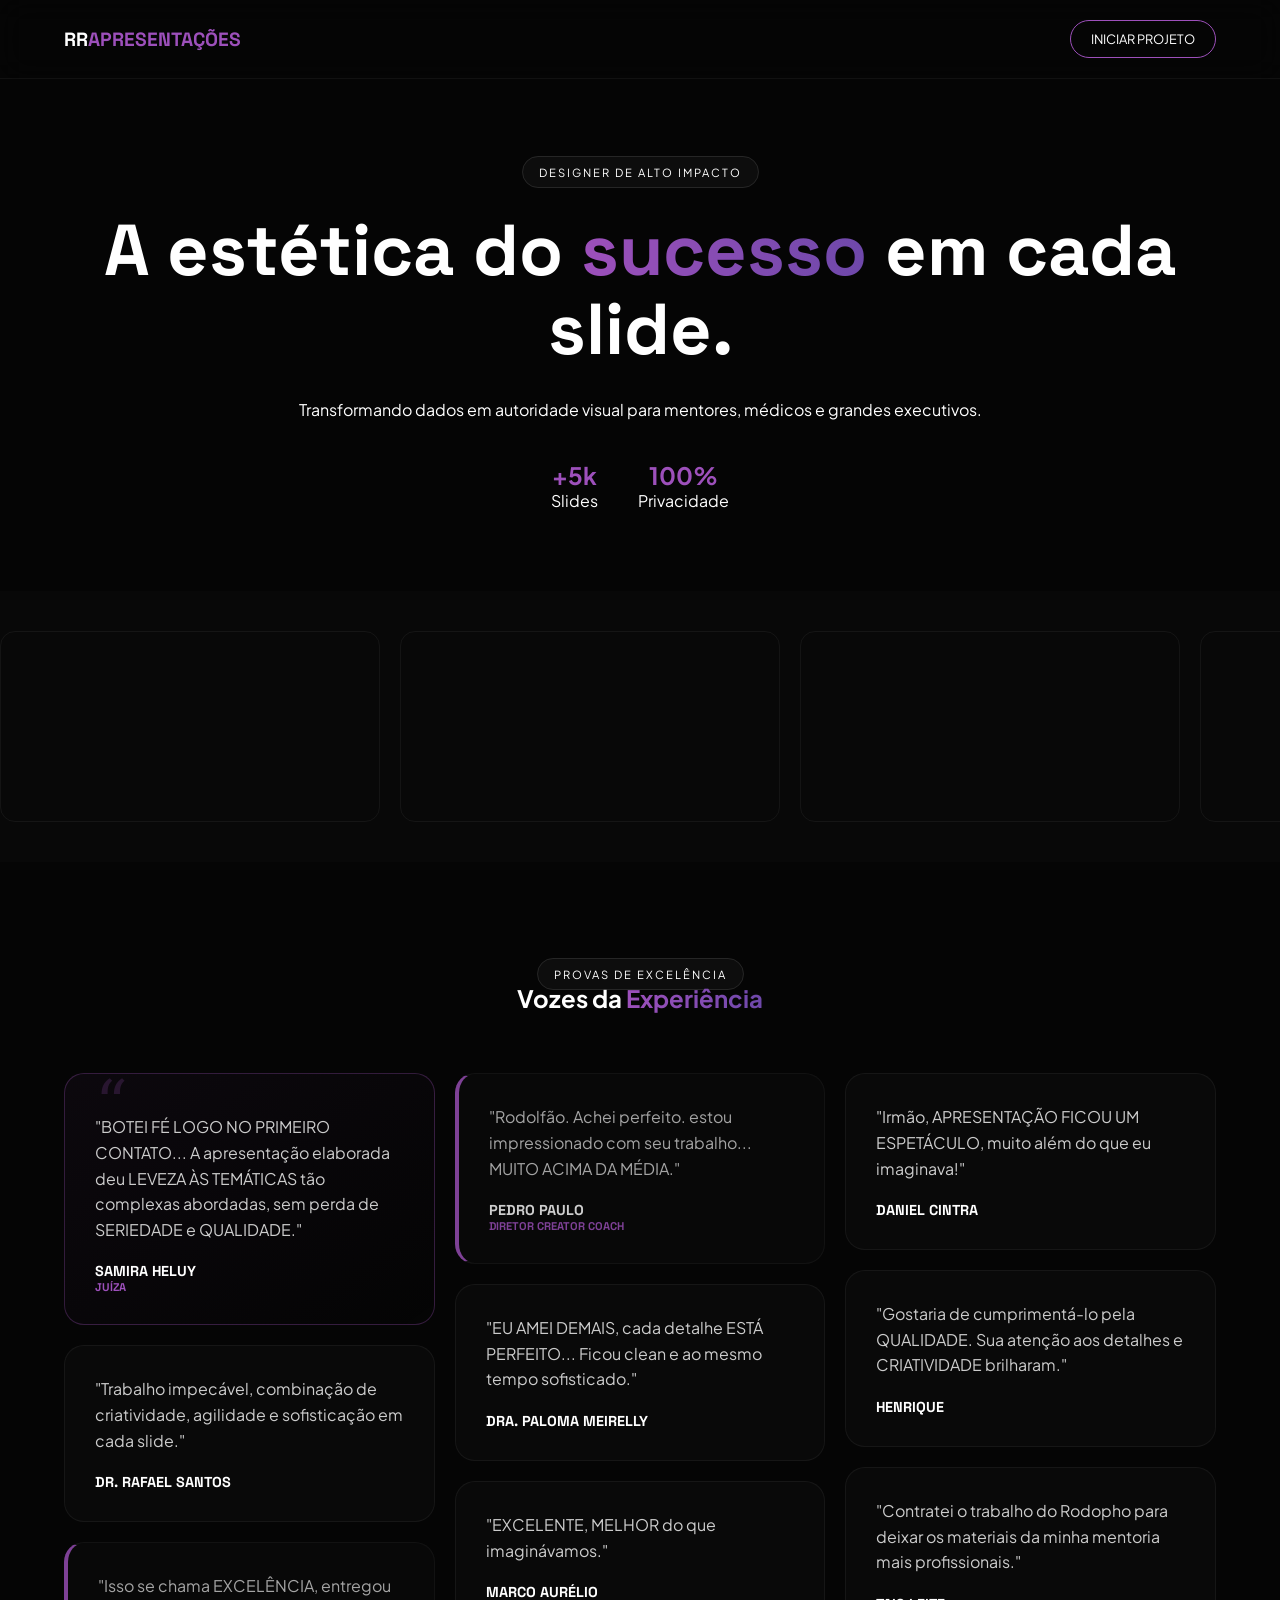
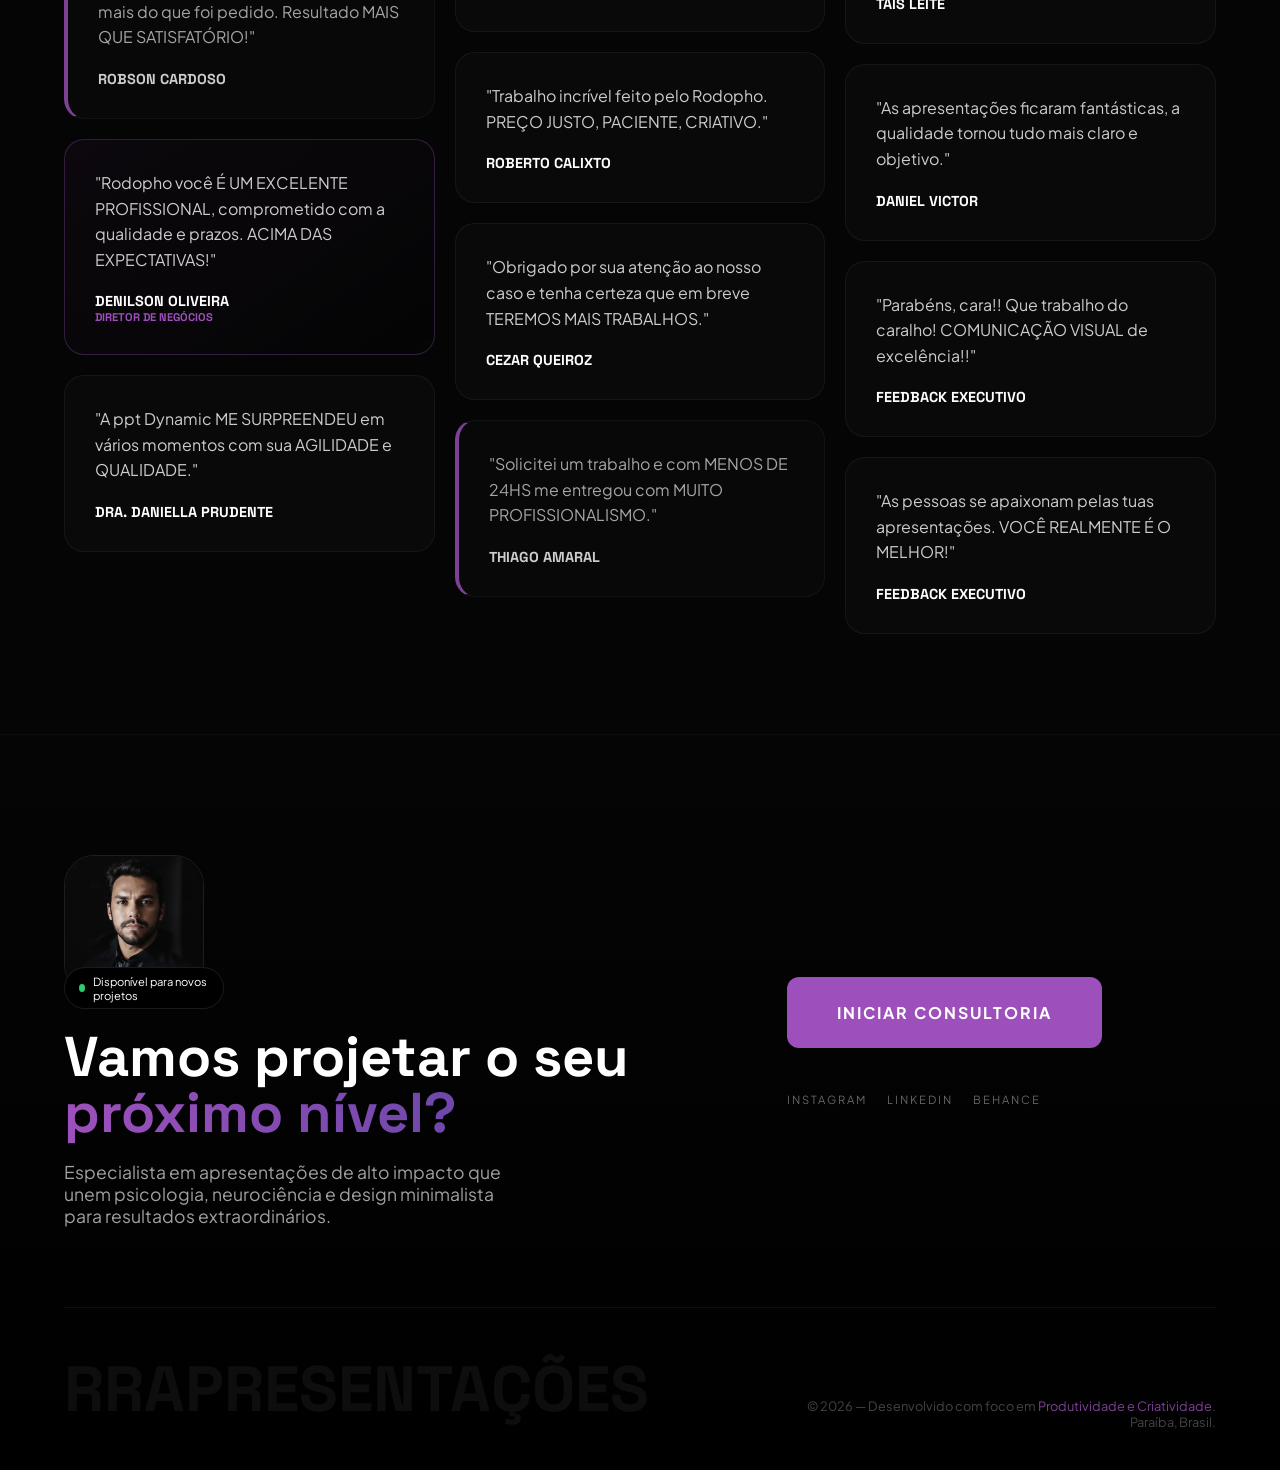
==== index.html @ 65e5c55a "feat: add initial project files including HTML, CSS, JS, and video assets - Created index.html with " ====
<!DOCTYPE html>
<html lang="pt-br">
<head>
    <meta charset="UTF-8">
    <meta name="viewport" content="width=device-width, initial-scale=1.0">
    <title>Rodopho Rubens | RRapresentações</title>
    <link rel="stylesheet" href="css/style.css">
    <link href="https://fonts.googleapis.com/css2?family=Plus+Jakarta+Sans:wght@300;400;700&family=Space+Grotesk:wght@500;700&display=swap" rel="stylesheet">
</head>
<body>

    <div class="cursor-glow"></div>

    <nav class="navbar">
        <div class="logo">RR<span>APRESENTAÇÕES</span></div>
        <a href="https://wa.me/5583999655922" class="nav-cta" target="_blank">INICIAR PROJETO</a>
    </nav>

    <header class="hero-minimal">
        <div class="container">
            <span class="badge">DESIGNER DE ALTO IMPACTO</span>
            <h1>A estética do <span class="text-gradient">sucesso</span> em cada slide.</h1>
            <p>Transformando dados em autoridade visual para mentores, médicos e grandes executivos.</p>
            <div class="hero-stats">
                <div class="stat-item"><strong>+5k</strong><span>Slides</span></div>
                <div class="stat-item"><strong>100%</strong><span>Privacidade</span></div>
            </div>
        </div>
    </header>

    <section class="marquee-section">
        <div class="marquee-wrapper">
            <div class="video-track">
                <div class="video-grid">
                    <div class="video-card"><video autoplay muted loop playsinline><source src="assets/vid/project1.mp4" type="video/mp4"></video></div>
                    <div class="video-card"><video autoplay muted loop playsinline><source src="assets/vid/project2.mp4" type="video/mp4"></video></div>
                    <div class="video-card"><video autoplay muted loop playsinline><source src="assets/vid/project3.mp4" type="video/mp4"></video></div>
                    <div class="video-card"><video autoplay muted loop playsinline><source src="assets/vid/project4.mp4" type="video/mp4"></video></div>
                    <div class="video-card"><video autoplay muted loop playsinline><source src="assets/vid/project5.mp4" type="video/mp4"></video></div>
                    <div class="video-card"><video autoplay muted loop playsinline><source src="assets/vid/project6.mp4" type="video/mp4"></video></div>
                    <div class="video-card"><video autoplay muted loop playsinline><source src="assets/vid/project7.mp4" type="video/mp4"></video></div>
                    <div class="video-card"><video autoplay muted loop playsinline><source src="assets/vid/project8.mp4" type="video/mp4"></video></div>
                    <div class="video-card"><video autoplay muted loop playsinline><source src="assets/vid/project9.mp4" type="video/mp4"></video></div>
                </div>
                <!-- Clone para Loop -->
                <div class="video-grid">
                    <div class="video-card"><video autoplay muted loop playsinline><source src="assets/vid/project1.mp4" type="video/mp4"></video></div>
                    <div class="video-card"><video autoplay muted loop playsinline><source src="assets/vid/project2.mp4" type="video/mp4"></video></div>
                    <div class="video-card"><video autoplay muted loop playsinline><source src="assets/vid/project3.mp4" type="video/mp4"></video></div>
                </div>
            </div>
        </div>
    </section>

    <section class="testimonials-advanced">
        <div class="container">
            <div class="section-header">
                <span class="badge">PROVAS DE EXCELÊNCIA</span>
                <h2 class="title-l">Vozes da <span class="text-gradient">Experiência</span></h2>
            </div>

            <div class="testimonial-masonry">
                <div class="t-card premium">
                    <div class="quote-icon">“</div>
                    <p>"BOTEI FÉ LOGO NO PRIMEIRO CONTATO... A apresentação elaborada deu LEVEZA ÀS TEMÁTICAS tão complexas abordadas, sem perda de SERIEDADE e QUALIDADE."</p>
                    <h4>Samira Heluy <small>Juíza</small></h4>
                </div>

                <div class="t-card">
                    <p>"Trabalho impecável, combinação de criatividade, agilidade e sofisticação em cada slide."</p>
                    <h4>Dr. Rafael Santos</h4>
                </div>

                <div class="t-card highlight">
                    <p>"Isso se chama EXCELÊNCIA, entregou mais do que foi pedido. Resultado MAIS QUE SATISFATÓRIO!"</p>
                    <h4>Robson Cardoso</h4>
                </div>

                <div class="t-card premium">
                    <p>"Rodopho você É UM EXCELENTE PROFISSIONAL, comprometido com a qualidade e prazos. ACIMA DAS EXPECTATIVAS!"</p>
                    <h4>Denilson Oliveira <small>Diretor de Negócios</small></h4>
                </div>

                <div class="t-card">
                    <p>"A ppt Dynamic ME SURPREENDEU em vários momentos com sua AGILIDADE e QUALIDADE."</p>
                    <h4>Dra. Daniella Prudente</h4>
                </div>

                <div class="t-card highlight">
                    <p>"Rodolfão. Achei perfeito. estou impressionado com seu trabalho... MUITO ACIMA DA MÉDIA."</p>
                    <h4>Pedro Paulo <small>Diretor Creator Coach</small></h4>
                </div>

                <div class="t-card">
                    <p>"EU AMEI DEMAIS, cada detalhe ESTÁ PERFEITO... Ficou clean e ao mesmo tempo sofisticado."</p>
                    <h4>Dra. Paloma Meirelly</h4>
                </div>

                <div class="t-card">
                    <p>"EXCELENTE, MELHOR do que imaginávamos."</p>
                    <h4>Marco Aurélio</h4>
                </div>

                <div class="t-card">
                    <p>"Trabalho incrível feito pelo Rodopho. PREÇO JUSTO, PACIENTE, CRIATIVO."</p>
                    <h4>Roberto Calixto</h4>
                </div>

                <div class="t-card">
                    <p>"Obrigado por sua atenção ao nosso caso e tenha certeza que em breve TEREMOS MAIS TRABALHOS."</p>
                    <h4>Cezar Queiroz</h4>
                </div>

                <div class="t-card highlight">
                    <p>"Solicitei um trabalho e com MENOS DE 24HS me entregou com MUITO PROFISSIONALISMO."</p>
                    <h4>Thiago Amaral</h4>
                </div>

                <div class="t-card">
                    <p>"Irmão, APRESENTAÇÃO FICOU UM ESPETÁCULO, muito além do que eu imaginava!"</p>
                    <h4>Daniel Cintra</h4>
                </div>

                <div class="t-card">
                    <p>"Gostaria de cumprimentá-lo pela QUALIDADE. Sua atenção aos detalhes e CRIATIVIDADE brilharam."</p>
                    <h4>Henrique</h4>
                </div>

                <div class="t-card">
                    <p>"Contratei o trabalho do Rodopho para deixar os materiais da minha mentoria mais profissionais."</p>
                    <h4>Tais Leite</h4>
                </div>

                <div class="t-card">
                    <p>"As apresentações ficaram fantásticas, a qualidade tornou tudo mais claro e objetivo."</p>
                    <h4>Daniel Victor</h4>
                </div>

                <div class="t-card">
                    <p>"Parabéns, cara!! Que trabalho do caralho! COMUNICAÇÃO VISUAL de excelência!!"</p>
                    <h4>Feedback Executivo</h4>
                </div>

                <div class="t-card">
                    <p>"As pessoas se apaixonam pelas tuas apresentações. VOCÊ REALMENTE É O MELHOR!"</p>
                    <h4>Feedback Executivo</h4>
                </div>
            </div>
        </div>
    </section>

<footer class="footer-impact">
    <div class="container">
        <div class="footer-grid">
            <!-- Coluna de Bio/Perfil -->
            <div class="footer-bio">
                <div class="profile-wrapper">
                    <img src="assets/img/rodophorubens.jpg" alt="Rodopho Rubens" class="profile-img">
                    <div class="online-indicator">
                        <span class="blink"></span> Disponível para novos projetos
                    </div>
                </div>
                <h2 class="footer-title">Vamos projetar o seu <span class="text-gradient">próximo nível?</span></h2>
                <p class="footer-description">
                    Especialista em apresentações de alto impacto que unem psicologia, neurociência e design minimalista para resultados extraordinários.
                </p>
            </div>

            <!-- Coluna de Ação -->
            <div class="footer-actions">
                <a href="https://wa.me/5583999655922" class="btn-glitch" target="_blank">
                    <span class="btn-content">INICIAR CONSULTORIA</span>
                    <span class="btn-shimmer"></span>
                </a>
                <div class="social-links">
                    <a href="#" class="social-item">INSTAGRAM</a>
                    <a href="#" class="social-item">LINKEDIN</a>
                    <a href="#" class="social-item">BEHANCE</a>
                </div>
            </div>
        </div>

        <div class="footer-bottom">
            <div class="logo-faded">RR<span>APRESENTAÇÕES</span></div>
            <div class="legal">
                <p>© 2026 — Desenvolvido com foco em <span class="highlight">Produtividade e Criatividade</span>.</p>
                <p>Paraíba, Brasil.</p>
            </div>
        </div>
    </div>
</footer>

    <script src="js/script.js"></script>
</body>
</html>
---- css/style.css ----
:root {
    --bg: #050505;
    --accent: #9d50bb;
    --glass: rgba(255, 255, 255, 0.03);
    --text-dim: #a0a0a0;
}

/* Reset e Scrollbar */
* { margin: 0; padding: 0; box-sizing: border-box; }
body { background: var(--bg); color: #fff; font-family: 'Plus Jakarta Sans', sans-serif; overflow-x: hidden; }

::-webkit-scrollbar { width: 8px; }
::-webkit-scrollbar-track { background: var(--bg); }
::-webkit-scrollbar-thumb { background: var(--accent); border-radius: 10px; border: 2px solid var(--bg); }

.container { max-width: 1200px; margin: 0 auto; padding: 0 24px; }

/* Navbar */
.navbar { 
    display: flex; justify-content: space-between; align-items: center;
    padding: 20px 5%; position: fixed; width: 100%; top: 0; z-index: 1000; 
    backdrop-filter: blur(15px); border-bottom: 1px solid rgba(255,255,255,0.05);
}
.logo { font-family: 'Space Grotesk', sans-serif; font-weight: 700; font-size: 1.2rem; }
.logo span { color: var(--accent); }
.nav-cta { color: #fff; text-decoration: none; border: 1px solid var(--accent); padding: 10px 20px; border-radius: 50px; font-size: 0.8rem; transition: 0.3s; }

/* Hero */
.hero-minimal { padding: 160px 0 80px; text-align: center; }
.badge { background: var(--glass); border: 1px solid rgba(255,255,255,0.1); padding: 8px 16px; border-radius: 100px; font-size: 0.7rem; letter-spacing: 2px; }
h1 { font-family: 'Space Grotesk', sans-serif; font-size: clamp(2.5rem, 8vw, 4.5rem); margin: 30px 0; line-height: 1.1; }
.text-gradient { background: linear-gradient(90deg, #9d50bb, #6e48aa); -webkit-background-clip: text; -webkit-text-fill-color: transparent; }
.hero-stats { display: flex; justify-content: center; gap: 40px; margin-top: 40px; }
.stat-item strong { display: block; font-size: 1.5rem; color: var(--accent); }

/* Video Marquee */
.marquee-section { padding: 40px 0; background: #080808; }
.marquee-wrapper { overflow: hidden; }
.video-track { display: flex; width: max-content; animation: scroll 40s linear infinite; }
.video-grid { display: flex; gap: 20px; padding-right: 20px; }
.video-card { width: 380px; border-radius: 15px; overflow: hidden; border: 1px solid rgba(255,255,255,0.05); }
.video-card video { width: 100%; display: block; }
@keyframes scroll { 0% { transform: translateX(0); } 100% { transform: translateX(-50%); } }

/* Masonry Testimonials */
.testimonials-advanced { padding: 100px 0; }
.section-header { text-align: center; margin-bottom: 60px; }
.testimonial-masonry {
    column-count: 3;
    column-gap: 20px;
}

.t-card {
    break-inside: avoid;
    margin-bottom: 20px;
    background: rgba(255,255,255,0.02);
    border: 1px solid rgba(255,255,255,0.05);
    padding: 30px;
    border-radius: 20px;
    transition: 0.4s;
}
.t-card:hover { transform: translateY(-5px); border-color: var(--accent); background: rgba(157, 80, 187, 0.05); }

.t-card.premium { border-color: rgba(157, 80, 187, 0.3); background: linear-gradient(145deg, rgba(157, 80, 187, 0.05), transparent); }
.t-card.highlight { border-left: 4px solid var(--accent); }

.quote-icon { font-family: 'serif'; font-size: 4rem; color: var(--accent); opacity: 0.2; line-height: 0; margin-bottom: 10px; }
.t-card p { font-size: 1rem; color: #ccc; margin-bottom: 20px; line-height: 1.6; }
.t-card h4 { font-family: 'Space Grotesk', sans-serif; font-size: 0.9rem; color: #fff; text-transform: uppercase; }
.t-card h4 small { display: block; color: var(--accent); font-size: 0.7rem; }

/* Footer Moderno e Impactante */
.footer-impact {
    padding: 120px 0 40px;
    background: linear-gradient(to bottom, #050505, #000);
    border-top: 1px solid rgba(255, 255, 255, 0.05);
    position: relative;
    overflow: hidden;
}

.footer-grid {
    display: grid;
    grid-template-columns: 1.5fr 1fr;
    gap: 80px;
    align-items: center;
    margin-bottom: 80px;
}

/* Foto e Indicador Online */
.profile-wrapper {
    position: relative;
    width: fit-content;
    margin-bottom: 30px;
}

.profile-img {
    width: 140px;
    height: 140px;
    border-radius: 30px; /* Estilo mais moderno que o círculo perfeito */
    object-fit: cover;
    filter: grayscale(40%);
    transition: 0.5s;
    border: 1px solid rgba(255, 255, 255, 0.1);
}

.profile-wrapper:hover .profile-img {
    filter: grayscale(0%);
    transform: scale(1.05) rotate(-2deg);
    border-color: var(--accent);
}

.online-indicator {
    position: absolute;
    bottom: -10px;
    right: -20px;
    background: #000;
    border: 1px solid rgba(255,255,255,0.1);
    padding: 6px 14px;
    border-radius: 50px;
    font-size: 0.7rem;
    display: flex;
    align-items: center;
    gap: 8px;
    color: #fff;
}

.blink {
    width: 8px;
    height: 8px;
    background: #2ecc71;
    border-radius: 50%;
    animation: pulse 1.5s infinite;
}

@keyframes pulse {
    0% { box-shadow: 0 0 0 0 rgba(46, 204, 113, 0.7); }
    70% { box-shadow: 0 0 0 10px rgba(46, 204, 113, 0); }
    100% { box-shadow: 0 0 0 0 rgba(46, 204, 113, 0); }
}

/* Tipografia */
.footer-title {
    font-family: 'Space Grotesk', sans-serif;
    font-size: 3.5rem;
    line-height: 1;
    margin-bottom: 20px;
}

.footer-description {
    color: var(--text-dim);
    max-width: 450px;
    font-size: 1.1rem;
}

/* Botão Estilo Glitch/Futurista */
.btn-glitch {
    position: relative;
    display: inline-block;
    padding: 25px 50px;
    background: var(--accent);
    color: #fff;
    text-decoration: none;
    font-weight: 700;
    letter-spacing: 2px;
    border-radius: 12px;
    overflow: hidden;
    transition: 0.3s;
}

.btn-glitch:hover {
    transform: translateY(-5px);
    box-shadow: 0 20px 40px rgba(157, 80, 187, 0.3);
}

.btn-shimmer {
    position: absolute;
    top: 0; left: -100%;
    width: 100%; height: 100%;
    background: linear-gradient(90deg, transparent, rgba(255,255,255,0.2), transparent);
    animation: shimmer 3s infinite;
}

@keyframes shimmer {
    100% { left: 100%; }
}

/* Footer Bottom */
.footer-bottom {
    display: flex;
    justify-content: space-between;
    align-items: flex-end;
    padding-top: 40px;
    border-top: 1px solid rgba(255, 255, 255, 0.05);
}

.logo-faded {
    font-family: 'Space Grotesk', sans-serif;
    font-size: 4rem;
    font-weight: 700;
    opacity: 0.05; /* Efeito de marca d'água no fundo */
    user-select: none;
}

.social-links {
    margin-top: 40px;
    display: flex;
    gap: 20px;
}

.social-item {
    color: #666;
    text-decoration: none;
    font-size: 0.7rem;
    letter-spacing: 2px;
    transition: 0.3s;
}

.social-item:hover { color: var(--accent); }

.legal { text-align: right; font-size: 0.8rem; color: #444; }
.highlight { color: var(--accent); opacity: 0.8; }

/* Responsivo */
@media (max-width: 900px) {
    .footer-grid { grid-template-columns: 1fr; text-align: center; gap: 40px; }
    .footer-bio, .footer-description { margin: 0 auto; }
    .profile-wrapper { margin: 0 auto 30px; }
    .footer-bottom { flex-direction: column; align-items: center; gap: 20px; text-align: center; }
}

/* Mobile */
@media (max-width: 900px) { .testimonial-masonry { column-count: 2; } }
@media (max-width: 600px) { .testimonial-masonry { column-count: 1; } }
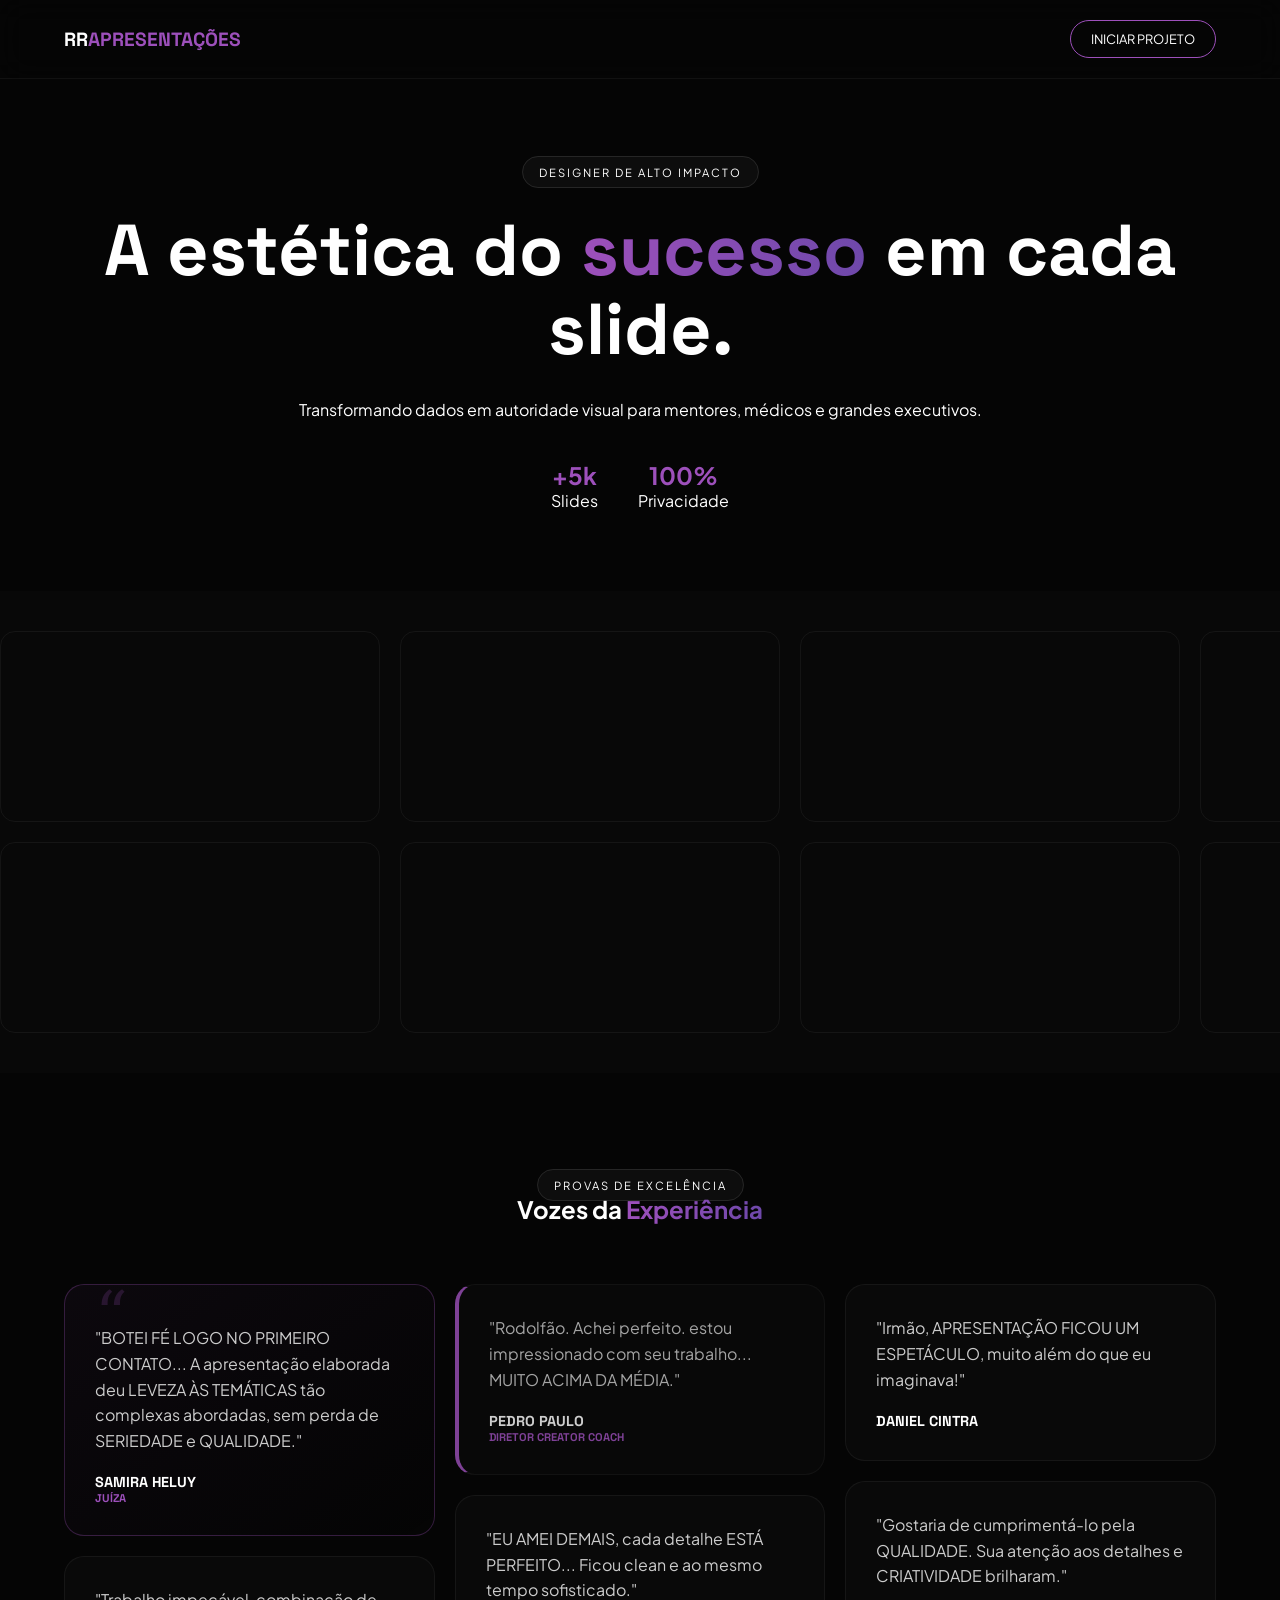
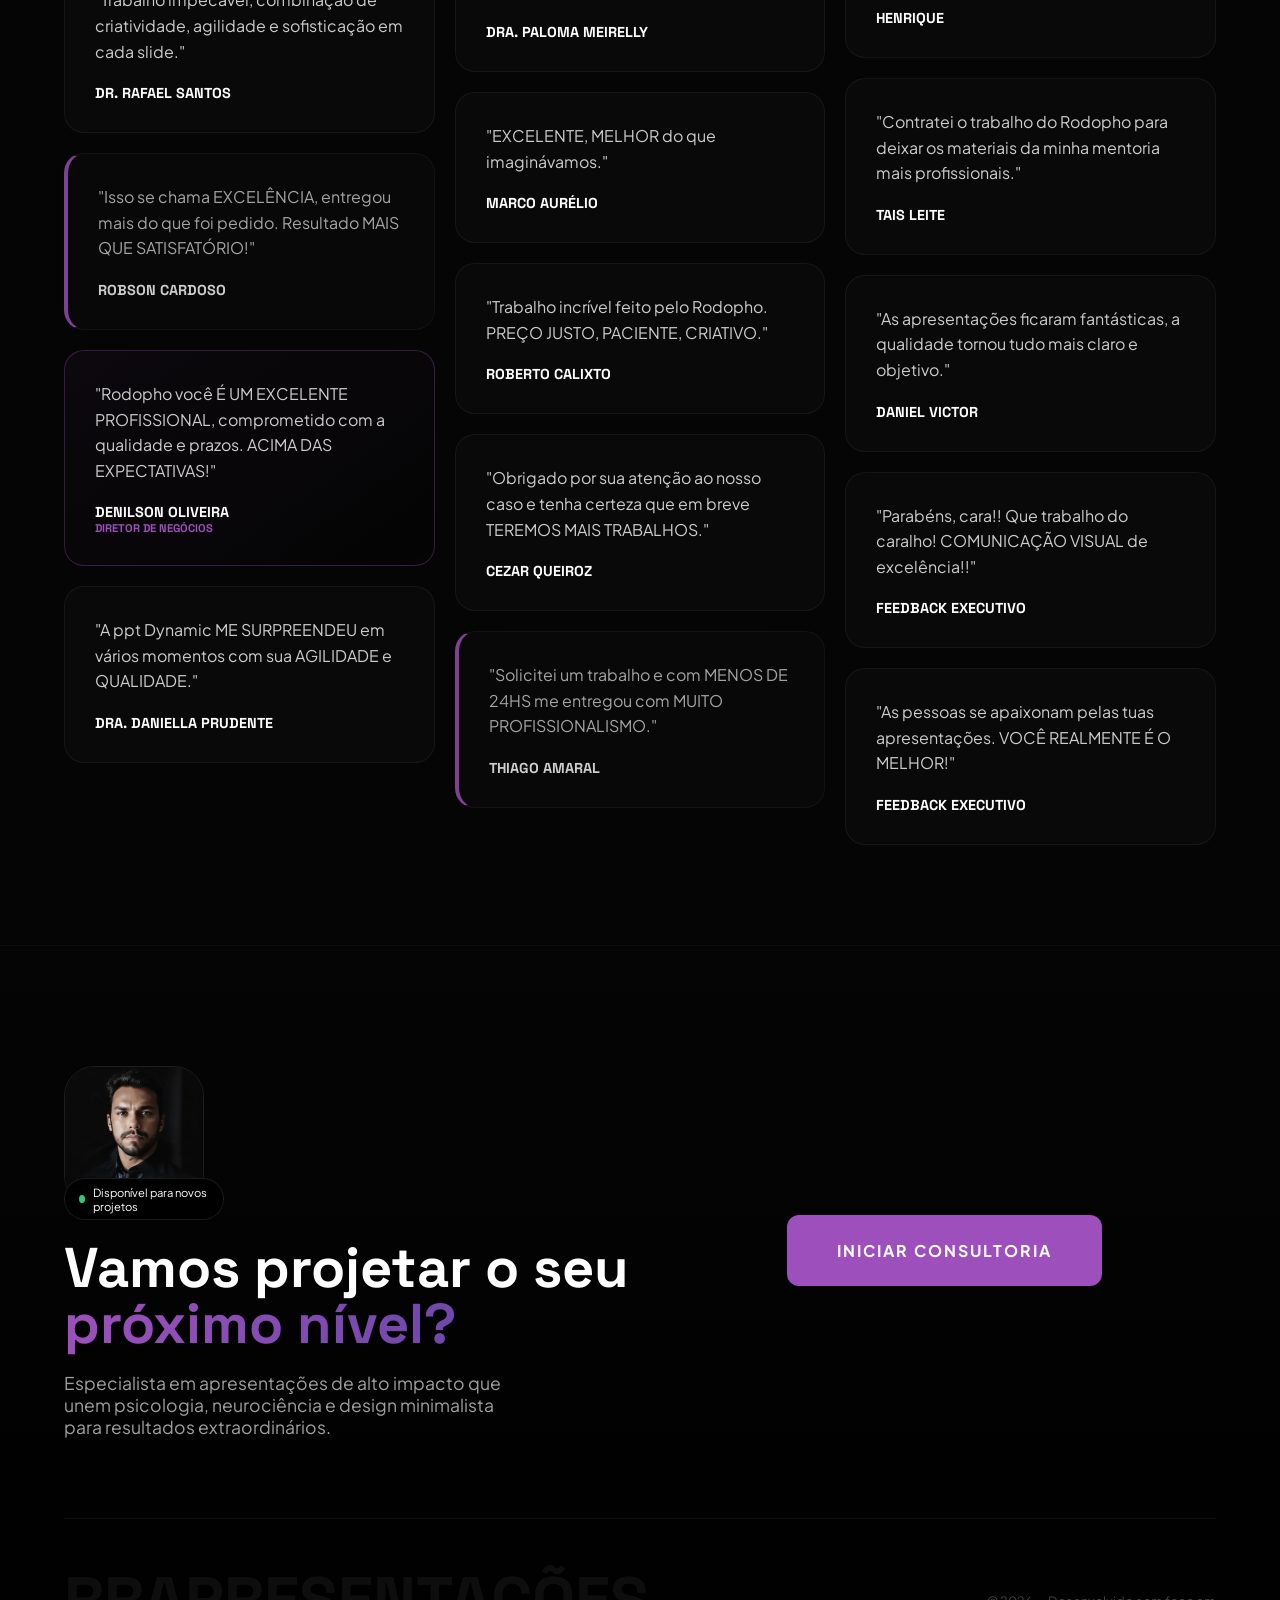
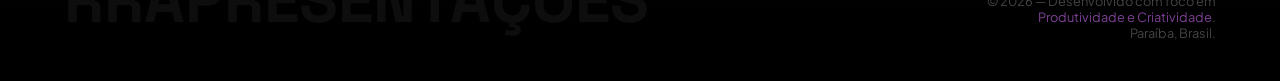
==== commit 95ef6fd0: "feat: add multiple video assets and enhance video track functionality with dynamic loading" ====
--- a/index.html
+++ b/index.html
@@ -3,13 +3,11 @@
 <head>
     <meta charset="UTF-8">
     <meta name="viewport" content="width=device-width, initial-scale=1.0">
-    <title>Rodopho Rubens | RRapresentações</title>
+    <title>RRapresentações</title>
     <link rel="stylesheet" href="css/style.css">
     <link href="https://fonts.googleapis.com/css2?family=Plus+Jakarta+Sans:wght@300;400;700&family=Space+Grotesk:wght@500;700&display=swap" rel="stylesheet">
 </head>
 <body>
-
-    <div class="cursor-glow"></div>
 
     <nav class="navbar">
         <div class="logo">RR<span>APRESENTAÇÕES</span></div>
@@ -30,23 +28,39 @@
 
     <section class="marquee-section">
         <div class="marquee-wrapper">
-            <div class="video-track">
-                <div class="video-grid">
+            <!-- Trilho 1: Direção Normal -->
+            <div class="video-track track-1">
+                <div class="video-grid">
+                    <!-- Use vídeos ímpares aqui (1, 3, 5, 7, 9, 11, 13, 15) -->
                     <div class="video-card"><video autoplay muted loop playsinline><source src="assets/vid/project1.mp4" type="video/mp4"></video></div>
-                    <div class="video-card"><video autoplay muted loop playsinline><source src="assets/vid/project2.mp4" type="video/mp4"></video></div>
                     <div class="video-card"><video autoplay muted loop playsinline><source src="assets/vid/project3.mp4" type="video/mp4"></video></div>
-                    <div class="video-card"><video autoplay muted loop playsinline><source src="assets/vid/project4.mp4" type="video/mp4"></video></div>
                     <div class="video-card"><video autoplay muted loop playsinline><source src="assets/vid/project5.mp4" type="video/mp4"></video></div>
-                    <div class="video-card"><video autoplay muted loop playsinline><source src="assets/vid/project6.mp4" type="video/mp4"></video></div>
                     <div class="video-card"><video autoplay muted loop playsinline><source src="assets/vid/project7.mp4" type="video/mp4"></video></div>
-                    <div class="video-card"><video autoplay muted loop playsinline><source src="assets/vid/project8.mp4" type="video/mp4"></video></div>
                     <div class="video-card"><video autoplay muted loop playsinline><source src="assets/vid/project9.mp4" type="video/mp4"></video></div>
                 </div>
                 <!-- Clone para Loop -->
                 <div class="video-grid">
                     <div class="video-card"><video autoplay muted loop playsinline><source src="assets/vid/project1.mp4" type="video/mp4"></video></div>
-                    <div class="video-card"><video autoplay muted loop playsinline><source src="assets/vid/project2.mp4" type="video/mp4"></video></div>
                     <div class="video-card"><video autoplay muted loop playsinline><source src="assets/vid/project3.mp4" type="video/mp4"></video></div>
+                    <div class="video-card"><video autoplay muted loop playsinline><source src="assets/vid/project5.mp4" type="video/mp4"></video></div>
+                </div>
+            </div>
+
+            <!-- Trilho 2: Direção Inversa (Destaque Central) -->
+            <div class="video-track track-reverse">
+                <div class="video-grid">
+                    <!-- Use vídeos dezenas aqui (10, 20, 30, 40, 50, 55) -->
+                    <div class="video-card"><video autoplay muted loop playsinline><source src="assets/vid/project10.mp4" type="video/mp4"></video></div>
+                    <div class="video-card"><video autoplay muted loop playsinline><source src="assets/vid/project20.mp4" type="video/mp4"></video></div>
+                    <div class="video-card"><video autoplay muted loop playsinline><source src="assets/vid/project30.mp4" type="video/mp4"></video></div>
+                    <div class="video-card"><video autoplay muted loop playsinline><source src="assets/vid/project40.mp4" type="video/mp4"></video></div>
+                    <div class="video-card"><video autoplay muted loop playsinline><source src="assets/vid/project50.mp4" type="video/mp4"></video></div>
+                </div>
+                <!-- Clone para Loop -->
+                <div class="video-grid">
+                    <div class="video-card"><video autoplay muted loop playsinline><source src="assets/vid/project10.mp4" type="video/mp4"></video></div>
+                    <div class="video-card"><video autoplay muted loop playsinline><source src="assets/vid/project20.mp4" type="video/mp4"></video></div>
+                    <div class="video-card"><video autoplay muted loop playsinline><source src="assets/vid/project30.mp4" type="video/mp4"></video></div>
                 </div>
             </div>
         </div>
@@ -172,18 +186,13 @@
                     <span class="btn-content">INICIAR CONSULTORIA</span>
                     <span class="btn-shimmer"></span>
                 </a>
-                <div class="social-links">
-                    <a href="#" class="social-item">INSTAGRAM</a>
-                    <a href="#" class="social-item">LINKEDIN</a>
-                    <a href="#" class="social-item">BEHANCE</a>
-                </div>
             </div>
         </div>
 
         <div class="footer-bottom">
             <div class="logo-faded">RR<span>APRESENTAÇÕES</span></div>
             <div class="legal">
-                <p>© 2026 — Desenvolvido com foco em <span class="highlight">Produtividade e Criatividade</span>.</p>
+                <p>© 2026 — Desenvolvido com foco em <br><span class="highlight">Produtividade e Criatividade</span>.</p>
                 <p>Paraíba, Brasil.</p>
             </div>
         </div>
--- a/css/style.css
+++ b/css/style.css
@@ -220,6 +220,30 @@
 .legal { text-align: right; font-size: 0.8rem; color: #444; }
 .highlight { color: var(--accent); opacity: 0.8; }
 
+/* Trilho em direção oposta */
+.track-reverse {
+    animation: scroll-reverse 50s linear infinite !important;
+    margin-top: 20px;
+}
+
+@keyframes scroll-reverse {
+    0% { transform: translateX(-50%); }
+    100% { transform: translateX(0); }
+}
+
+/* Otimização de performance para muitos vídeos */
+.video-card video {
+    width: 100%;
+    display: block;
+    filter: brightness(0.8); /* Foco no minimalismo */
+    transition: 0.5s;
+}
+
+.video-card:hover video {
+    filter: brightness(1.1);
+    transform: scale(1.02);
+}
+
 /* Responsivo */
 @media (max-width: 900px) {
     .footer-grid { grid-template-columns: 1fr; text-align: center; gap: 40px; }
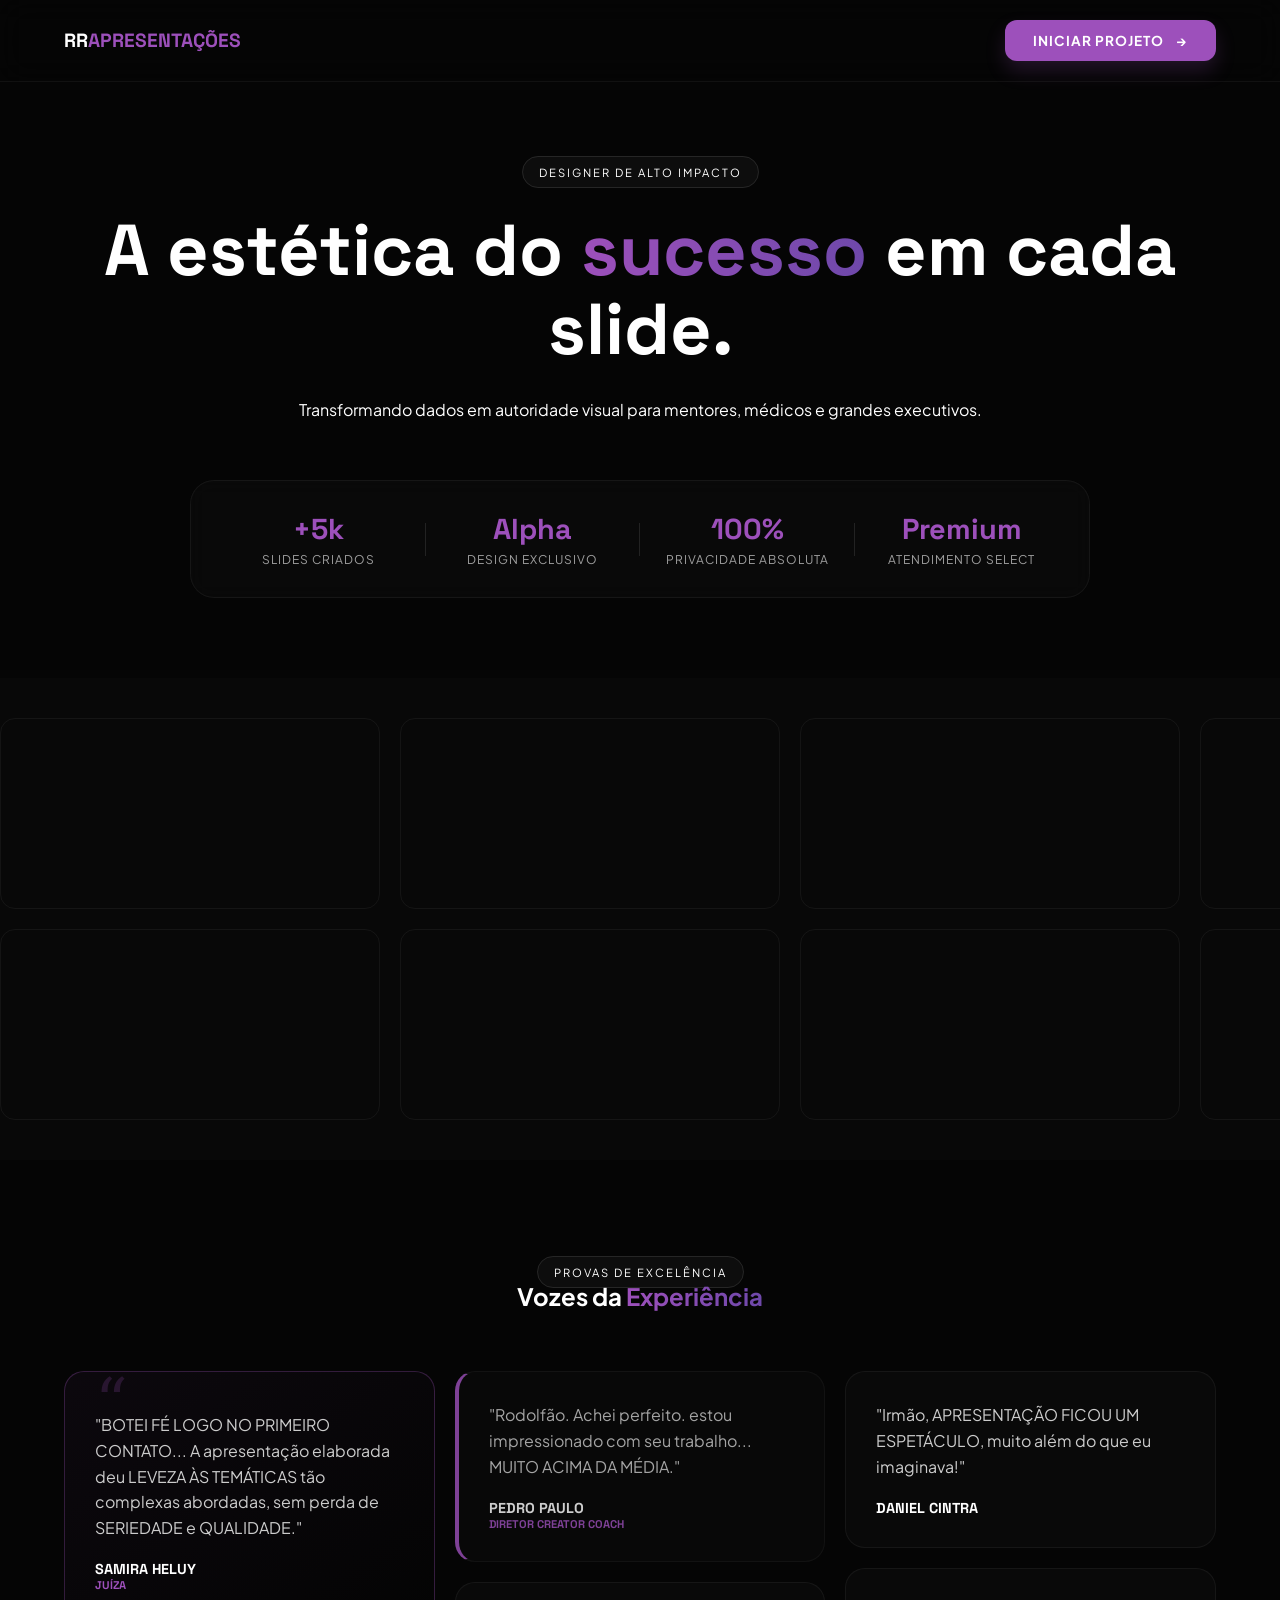
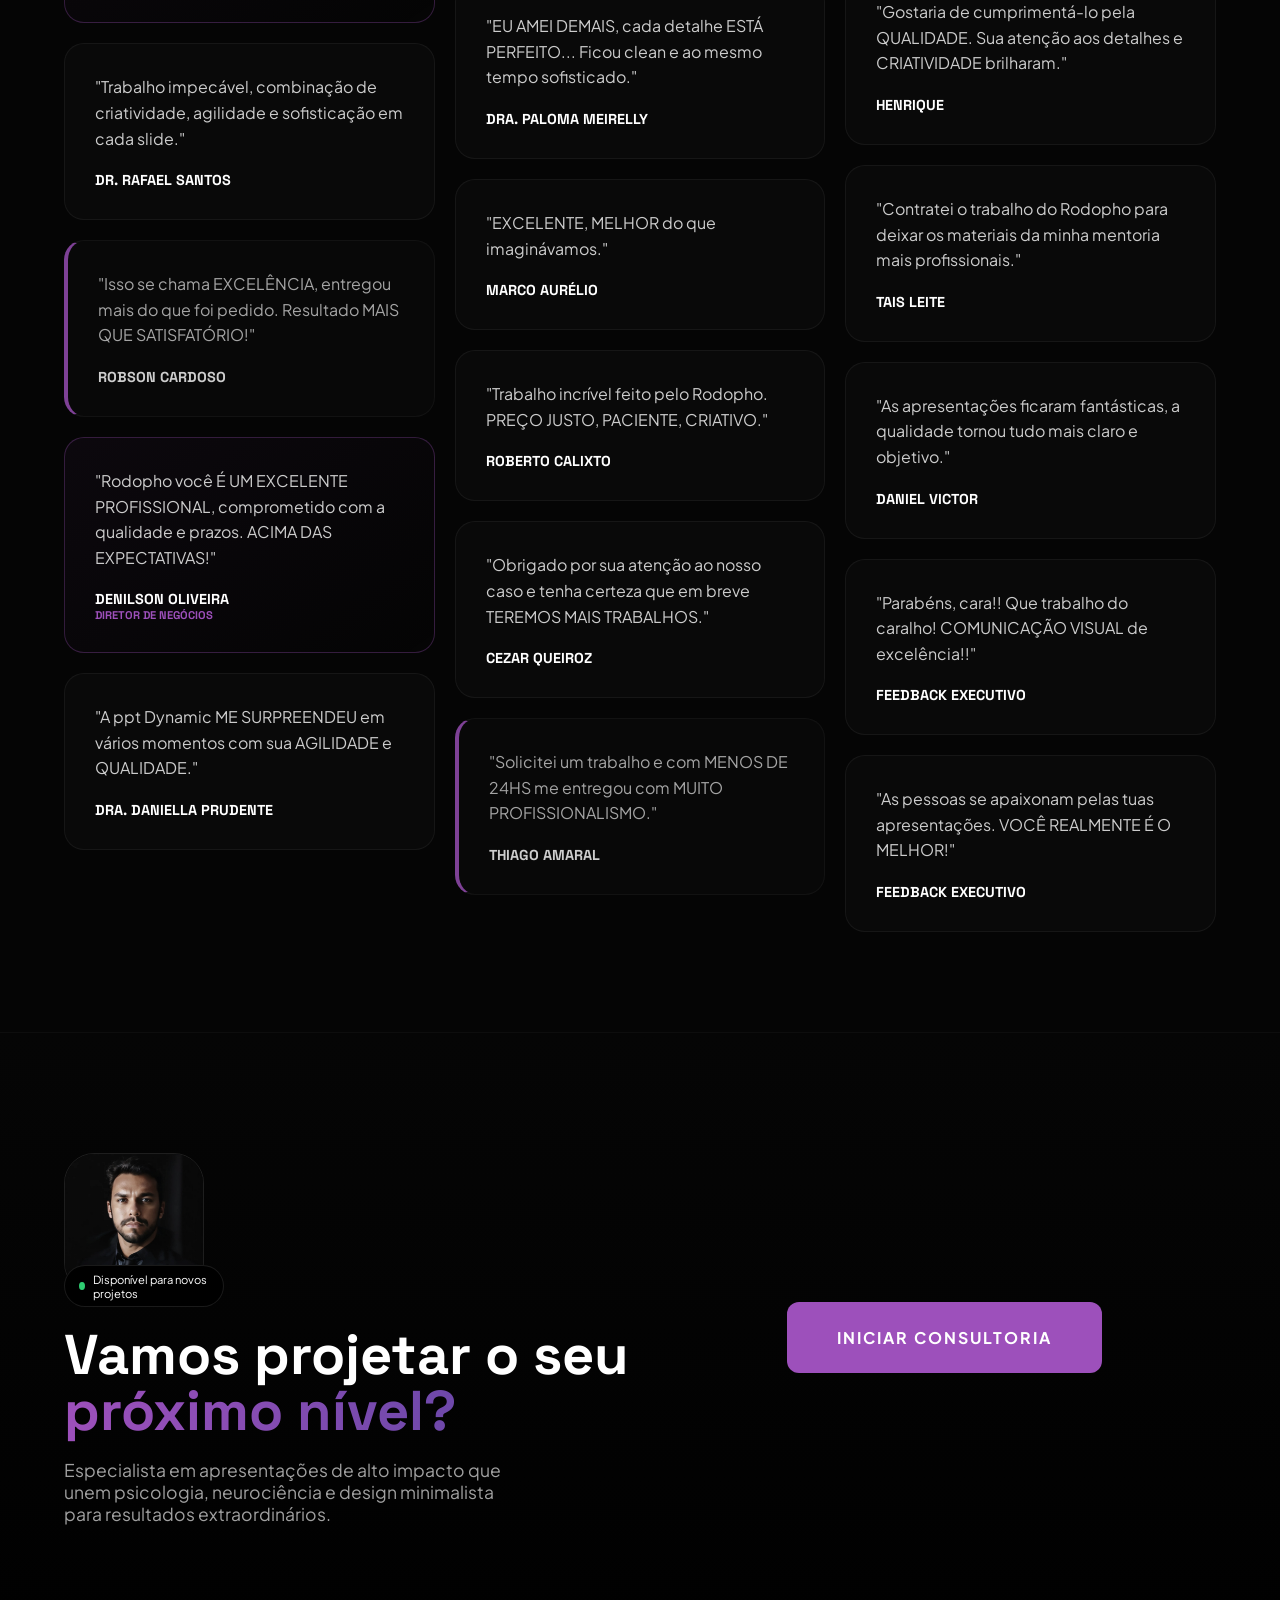
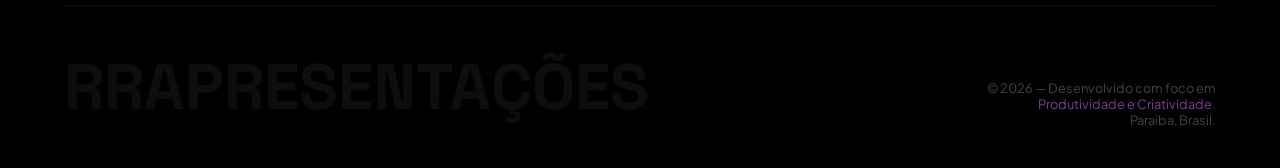
==== commit da1e90c8: "feat: add premium button with hover effects and enhance stats grid layout" ====
--- a/index.html
+++ b/index.html
@@ -11,7 +11,11 @@
 
     <nav class="navbar">
         <div class="logo">RR<span>APRESENTAÇÕES</span></div>
-        <a href="https://wa.me/5583999655922" class="nav-cta" target="_blank">INICIAR PROJETO</a>
+        <!-- Botão Estilizado com Efeito de Brilho -->
+        <a href="https://wa.me/5583999655922" class="nav-cta-premium" target="_blank">
+            <span class="cta-text">INICIAR PROJETO</span>
+            <span class="cta-icon">→</span>
+        </a>
     </nav>
 
     <header class="hero-minimal">
@@ -19,9 +23,24 @@
             <span class="badge">DESIGNER DE ALTO IMPACTO</span>
             <h1>A estética do <span class="text-gradient">sucesso</span> em cada slide.</h1>
             <p>Transformando dados em autoridade visual para mentores, médicos e grandes executivos.</p>
-            <div class="hero-stats">
-                <div class="stat-item"><strong>+5k</strong><span>Slides</span></div>
-                <div class="stat-item"><strong>100%</strong><span>Privacidade</span></div>
+            
+            <div class="hero-stats-grid">
+                <div class="stat-item">
+                    <div class="stat-value">+5k</div>
+                    <div class="stat-label">Slides Criados</div>
+                </div>
+                <div class="stat-item">
+                    <div class="stat-value">Alpha</div>
+                    <div class="stat-label">Design Exclusivo</div>
+                </div>
+                <div class="stat-item">
+                    <div class="stat-value">100%</div>
+                    <div class="stat-label">Privacidade Absoluta</div>
+                </div>
+                <div class="stat-item">
+                    <div class="stat-value">Premium</div>
+                    <div class="stat-label">Atendimento Select</div>
+                </div>
             </div>
         </div>
     </header>
--- a/css/style.css
+++ b/css/style.css
@@ -226,6 +226,116 @@
     margin-top: 20px;
 }
 
+/* --- Estilo do Novo Botão "Iniciar Projeto" --- */
+.nav-cta-premium {
+    position: relative;
+    display: flex;
+    align-items: center;
+    gap: 12px;
+    background: var(--accent);
+    color: #fff;
+    text-decoration: none;
+    padding: 12px 28px;
+    border-radius: 12px;
+    font-weight: 700;
+    font-size: 0.85rem;
+    letter-spacing: 1px;
+    overflow: hidden;
+    transition: all 0.4s cubic-bezier(0.175, 0.885, 0.32, 1.275);
+    box-shadow: 0 10px 20px rgba(157, 80, 187, 0.2);
+}
+
+.nav-cta-premium:hover {
+    transform: translateY(-3px);
+    box-shadow: 0 15px 30px rgba(157, 80, 187, 0.4);
+    background: #af66cc; /* Tom levemente mais claro no hover */
+}
+
+.cta-icon {
+    transition: transform 0.3s ease;
+}
+
+.nav-cta-premium:hover .cta-icon {
+    transform: translateX(5px);
+}
+
+/* Efeito de brilho passando pelo botão */
+.nav-cta-premium::after {
+    content: '';
+    position: absolute;
+    top: -50%;
+    left: -100%;
+    width: 50%;
+    height: 200%;
+    background: linear-gradient(
+        to right,
+        transparent,
+        rgba(255, 255, 255, 0.3),
+        transparent
+    );
+    transform: rotate(30deg);
+    transition: none;
+}
+
+.nav-cta-premium:hover::after {
+    left: 150%;
+    transition: all 0.7s ease-in-out;
+}
+
+/* --- Refinamento da Grade de Stats --- */
+.hero-stats-grid {
+    display: grid;
+    grid-template-columns: repeat(4, 1fr);
+    gap: 20px;
+    max-width: 900px;
+    margin: 60px auto 0;
+    padding: 30px;
+    background: rgba(255, 255, 255, 0.02);
+    border: 1px solid rgba(255, 255, 255, 0.05);
+    border-radius: 24px;
+    backdrop-filter: blur(10px);
+}
+
+.stat-item {
+    text-align: center;
+    position: relative;
+}
+
+/* Divisor entre os itens */
+.stat-item:not(:last-child)::after {
+    content: '';
+    position: absolute;
+    right: -10px;
+    top: 20%;
+    height: 60%;
+    width: 1px;
+    background: rgba(255, 255, 255, 0.1);
+}
+
+.stat-value {
+    font-family: 'Space Grotesk', sans-serif;
+    font-size: 1.8rem;
+    font-weight: 700;
+    color: var(--accent);
+    margin-bottom: 5px;
+}
+
+.stat-label {
+    font-size: 0.75rem;
+    color: var(--text-dim);
+    text-transform: uppercase;
+    letter-spacing: 1px;
+}
+
+/* Responsividade para Mobile */
+@media (max-width: 768px) {
+    .hero-stats-grid {
+        grid-template-columns: repeat(2, 1fr);
+        gap: 30px;
+    }
+    .stat-item:nth-child(2)::after { display: none; }
+}
+
 @keyframes scroll-reverse {
     0% { transform: translateX(-50%); }
     100% { transform: translateX(0); }
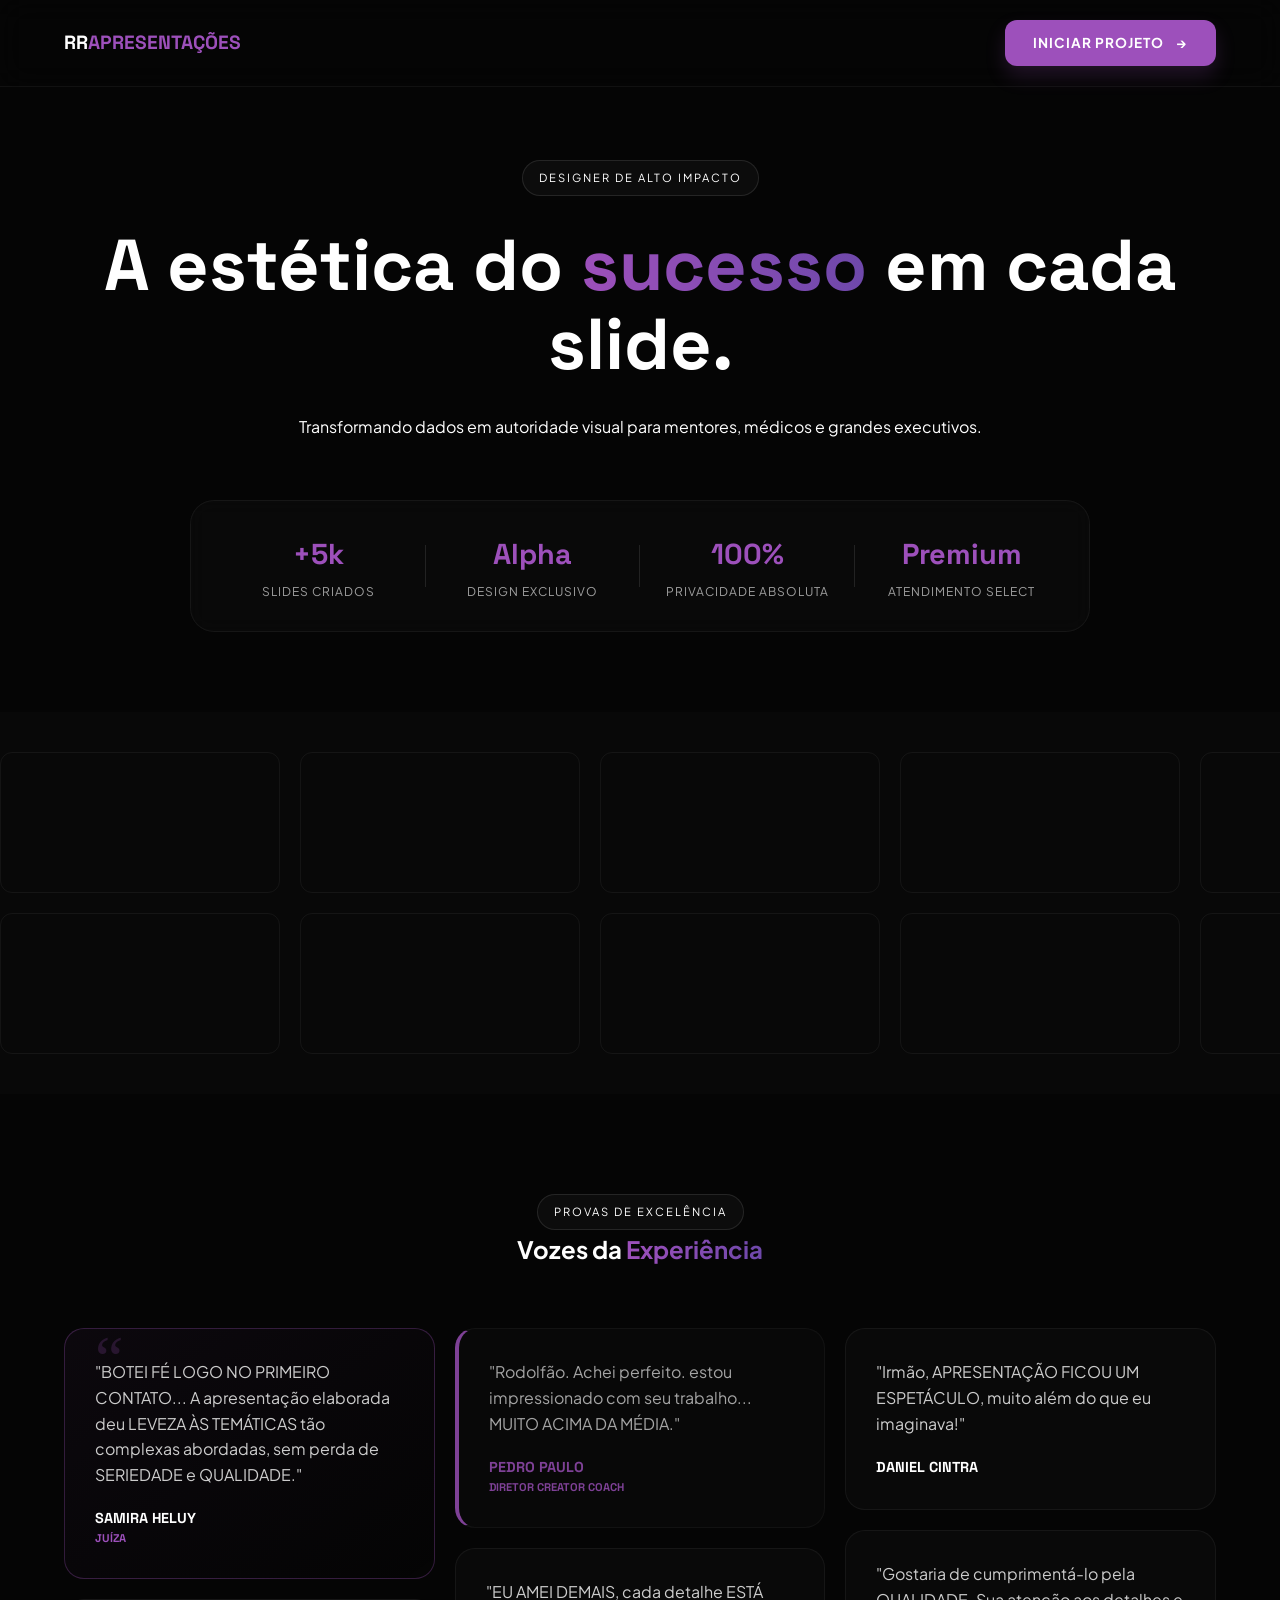
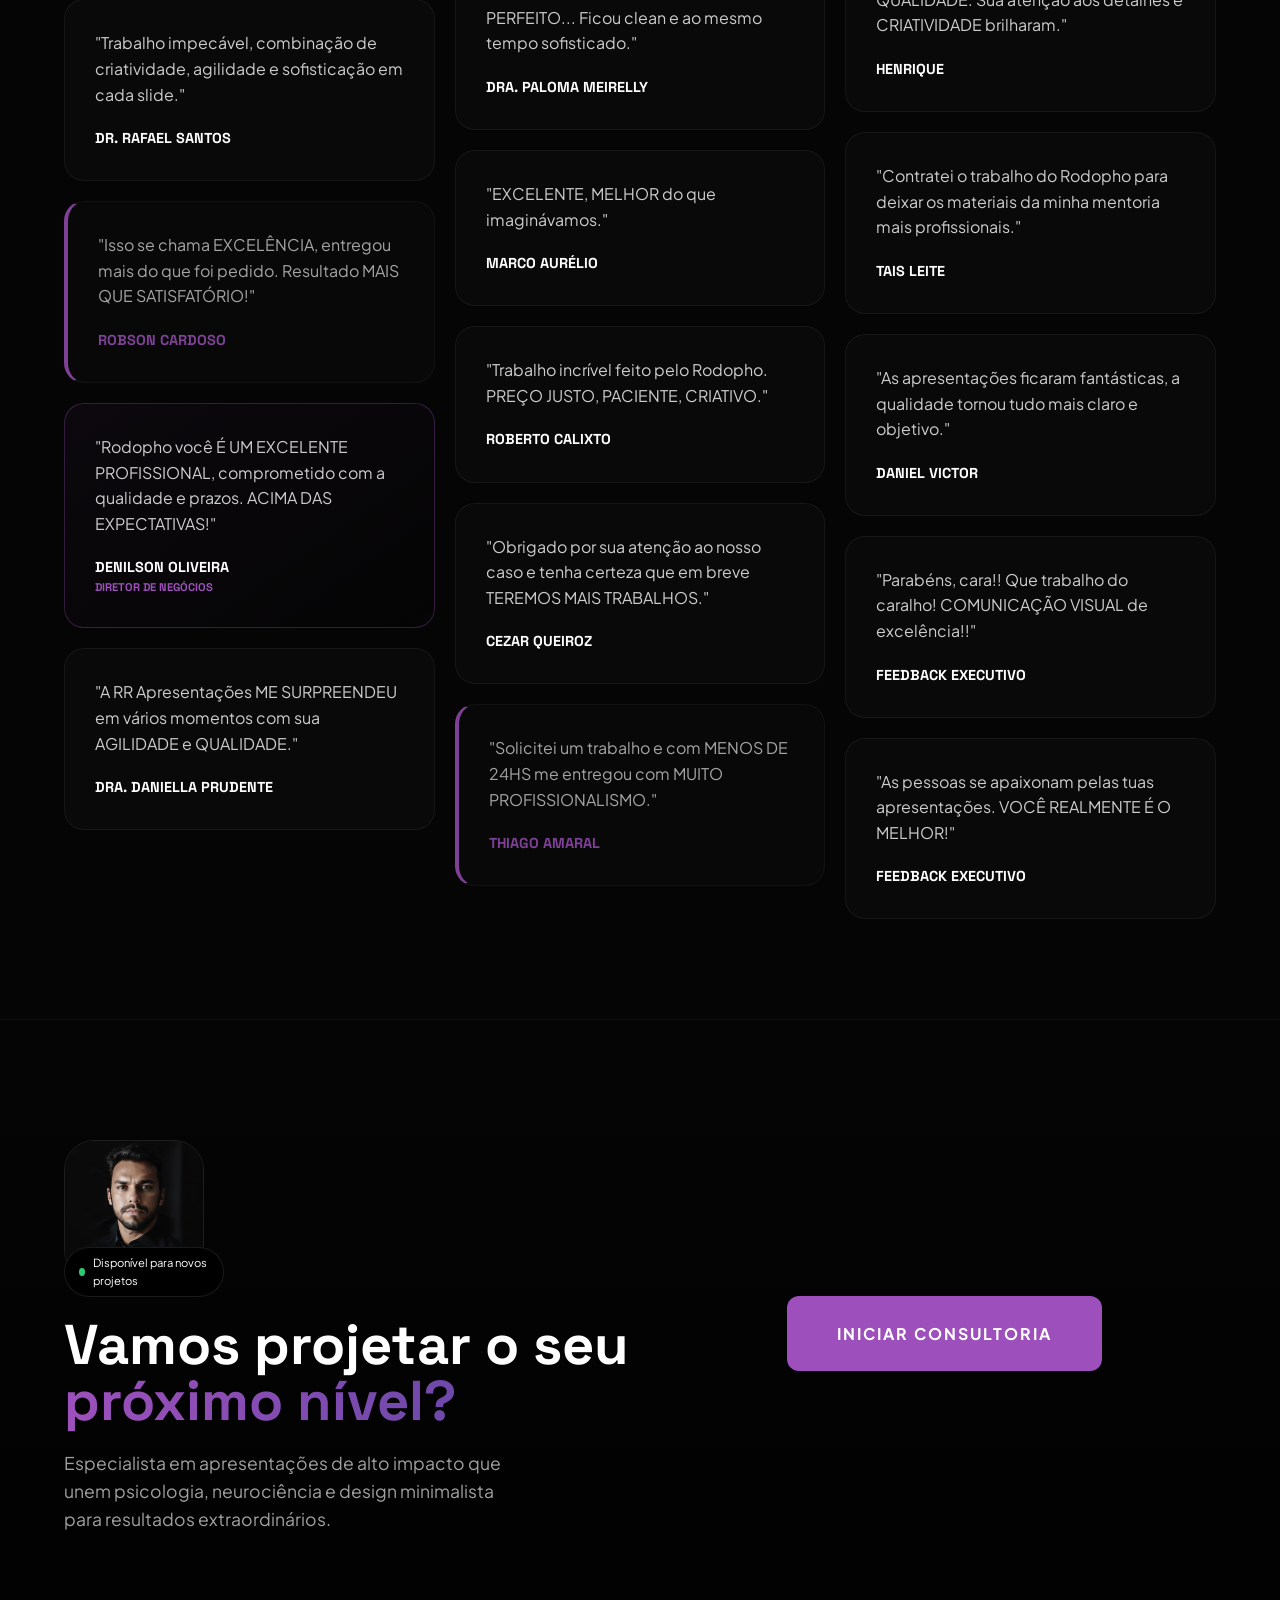
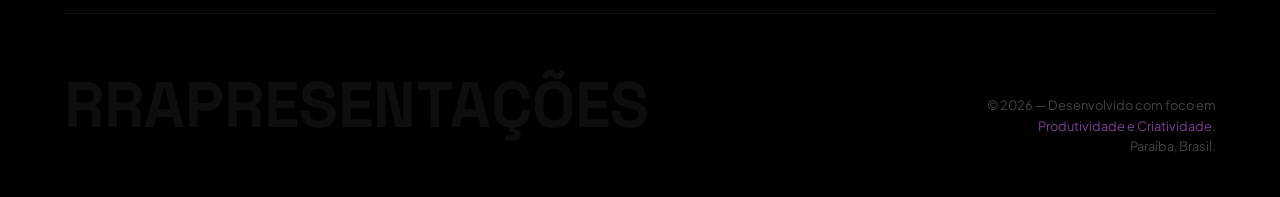
==== commit 45c689e8: "feat: enhance styling and layout with new variables, improved responsiveness, and mouse follower eff" ====
--- a/index.html
+++ b/index.html
@@ -5,13 +5,16 @@
     <meta name="viewport" content="width=device-width, initial-scale=1.0">
     <title>RRapresentações</title>
     <link rel="stylesheet" href="css/style.css">
+    <link rel="preconnect" href="https://fonts.googleapis.com">
+    <link rel="preconnect" href="https://fonts.gstatic.com" crossorigin>
     <link href="https://fonts.googleapis.com/css2?family=Plus+Jakarta+Sans:wght@300;400;700&family=Space+Grotesk:wght@500;700&display=swap" rel="stylesheet">
 </head>
 <body>
 
+    <div class="mouse-follower"></div>
+
     <nav class="navbar">
         <div class="logo">RR<span>APRESENTAÇÕES</span></div>
-        <!-- Botão Estilizado com Efeito de Brilho -->
         <a href="https://wa.me/5583999655922" class="nav-cta-premium" target="_blank">
             <span class="cta-text">INICIAR PROJETO</span>
             <span class="cta-icon">→</span>
@@ -47,17 +50,14 @@
 
     <section class="marquee-section">
         <div class="marquee-wrapper">
-            <!-- Trilho 1: Direção Normal -->
             <div class="video-track track-1">
                 <div class="video-grid">
-                    <!-- Use vídeos ímpares aqui (1, 3, 5, 7, 9, 11, 13, 15) -->
                     <div class="video-card"><video autoplay muted loop playsinline><source src="assets/vid/project1.mp4" type="video/mp4"></video></div>
                     <div class="video-card"><video autoplay muted loop playsinline><source src="assets/vid/project3.mp4" type="video/mp4"></video></div>
                     <div class="video-card"><video autoplay muted loop playsinline><source src="assets/vid/project5.mp4" type="video/mp4"></video></div>
                     <div class="video-card"><video autoplay muted loop playsinline><source src="assets/vid/project7.mp4" type="video/mp4"></video></div>
                     <div class="video-card"><video autoplay muted loop playsinline><source src="assets/vid/project9.mp4" type="video/mp4"></video></div>
                 </div>
-                <!-- Clone para Loop -->
                 <div class="video-grid">
                     <div class="video-card"><video autoplay muted loop playsinline><source src="assets/vid/project1.mp4" type="video/mp4"></video></div>
                     <div class="video-card"><video autoplay muted loop playsinline><source src="assets/vid/project3.mp4" type="video/mp4"></video></div>
@@ -65,17 +65,14 @@
                 </div>
             </div>
 
-            <!-- Trilho 2: Direção Inversa (Destaque Central) -->
             <div class="video-track track-reverse">
                 <div class="video-grid">
-                    <!-- Use vídeos dezenas aqui (10, 20, 30, 40, 50, 55) -->
                     <div class="video-card"><video autoplay muted loop playsinline><source src="assets/vid/project10.mp4" type="video/mp4"></video></div>
                     <div class="video-card"><video autoplay muted loop playsinline><source src="assets/vid/project20.mp4" type="video/mp4"></video></div>
                     <div class="video-card"><video autoplay muted loop playsinline><source src="assets/vid/project30.mp4" type="video/mp4"></video></div>
                     <div class="video-card"><video autoplay muted loop playsinline><source src="assets/vid/project40.mp4" type="video/mp4"></video></div>
                     <div class="video-card"><video autoplay muted loop playsinline><source src="assets/vid/project50.mp4" type="video/mp4"></video></div>
                 </div>
-                <!-- Clone para Loop -->
                 <div class="video-grid">
                     <div class="video-card"><video autoplay muted loop playsinline><source src="assets/vid/project10.mp4" type="video/mp4"></video></div>
                     <div class="video-card"><video autoplay muted loop playsinline><source src="assets/vid/project20.mp4" type="video/mp4"></video></div>
@@ -115,7 +112,7 @@
                 </div>
 
                 <div class="t-card">
-                    <p>"A ppt Dynamic ME SURPREENDEU em vários momentos com sua AGILIDADE e QUALIDADE."</p>
+                    <p>"A RR Apresentações ME SURPREENDEU em vários momentos com sua AGILIDADE e QUALIDADE."</p>
                     <h4>Dra. Daniella Prudente</h4>
                 </div>
 
@@ -182,41 +179,39 @@
         </div>
     </section>
 
-<footer class="footer-impact">
-    <div class="container">
-        <div class="footer-grid">
-            <!-- Coluna de Bio/Perfil -->
-            <div class="footer-bio">
-                <div class="profile-wrapper">
-                    <img src="assets/img/rodophorubens.jpg" alt="Rodopho Rubens" class="profile-img">
-                    <div class="online-indicator">
-                        <span class="blink"></span> Disponível para novos projetos
+    <footer class="footer-impact">
+        <div class="container">
+            <div class="footer-grid">
+                <div class="footer-bio">
+                    <div class="profile-wrapper">
+                        <img src="assets/img/rodophorubens.jpg" alt="Rodopho Rubens" class="profile-img">
+                        <div class="online-indicator">
+                            <span class="blink"></span> Disponível para novos projetos
+                        </div>
                     </div>
-                </div>
-                <h2 class="footer-title">Vamos projetar o seu <span class="text-gradient">próximo nível?</span></h2>
-                <p class="footer-description">
-                    Especialista em apresentações de alto impacto que unem psicologia, neurociência e design minimalista para resultados extraordinários.
-                </p>
-            </div>
-
-            <!-- Coluna de Ação -->
-            <div class="footer-actions">
-                <a href="https://wa.me/5583999655922" class="btn-glitch" target="_blank">
-                    <span class="btn-content">INICIAR CONSULTORIA</span>
-                    <span class="btn-shimmer"></span>
-                </a>
-            </div>
-        </div>
-
-        <div class="footer-bottom">
-            <div class="logo-faded">RR<span>APRESENTAÇÕES</span></div>
-            <div class="legal">
-                <p>© 2026 — Desenvolvido com foco em <br><span class="highlight">Produtividade e Criatividade</span>.</p>
-                <p>Paraíba, Brasil.</p>
-            </div>
-        </div>
-    </div>
-</footer>
+                    <h2 class="footer-title">Vamos projetar o seu <span class="text-gradient">próximo nível?</span></h2>
+                    <p class="footer-description">
+                        Especialista em apresentações de alto impacto que unem psicologia, neurociência e design minimalista para resultados extraordinários.
+                    </p>
+                </div>
+
+                <div class="footer-actions">
+                    <a href="https://wa.me/5583999655922" class="btn-glitch" target="_blank">
+                        <span class="btn-content">INICIAR CONSULTORIA</span>
+                        <span class="btn-shimmer"></span>
+                    </a>
+                </div>
+            </div>
+
+            <div class="footer-bottom">
+                <div class="logo-faded">RR<span>APRESENTAÇÕES</span></div>
+                <div class="legal">
+                    <p>© 2026 — Desenvolvido com foco em <br><span class="highlight">Produtividade e Criatividade</span>.</p>
+                    <p>Paraíba, Brasil.</p>
+                </div>
+            </div>
+        </div>
+    </footer>
 
     <script src="js/script.js"></script>
 </body>
--- a/css/style.css
+++ b/css/style.css
@@ -1,232 +1,83 @@
+/* --- 1. CONFIGURAÇÕES E VARIÁVEIS --- */
 :root {
     --bg: #050505;
     --accent: #9d50bb;
+    --accent-light: #af66cc;
     --glass: rgba(255, 255, 255, 0.03);
     --text-dim: #a0a0a0;
-}
-
-/* Reset e Scrollbar */
-* { margin: 0; padding: 0; box-sizing: border-box; }
-body { background: var(--bg); color: #fff; font-family: 'Plus Jakarta Sans', sans-serif; overflow-x: hidden; }
+    --border: rgba(255, 255, 255, 0.05);
+    --font-main: 'Plus Jakarta Sans', sans-serif;
+    --font-title: 'Space Grotesk', sans-serif;
+}
+
+/* --- 2. RESET E GERAIS --- */
+* { 
+    margin: 0; 
+    padding: 0; 
+    box-sizing: border-box; 
+}
+
+body { 
+    background: var(--bg); 
+    color: #fff; 
+    font-family: var(--font-main); 
+    overflow-x: hidden; 
+    line-height: 1.6;
+}
 
 ::-webkit-scrollbar { width: 8px; }
 ::-webkit-scrollbar-track { background: var(--bg); }
-::-webkit-scrollbar-thumb { background: var(--accent); border-radius: 10px; border: 2px solid var(--bg); }
-
-.container { max-width: 1200px; margin: 0 auto; padding: 0 24px; }
-
-/* Navbar */
+::-webkit-scrollbar-thumb { 
+    background: var(--accent); 
+    border-radius: 10px; 
+    border: 2px solid var(--bg); 
+}
+
+.container { 
+    max-width: 1200px; 
+    margin: 0 auto; 
+    padding: 0 24px; 
+}
+
+/* --- 3. COMPONENTES REUTILIZÁVEIS --- */
+.badge { 
+    background: var(--glass); 
+    border: 1px solid rgba(255,255,255,0.1); 
+    padding: 8px 16px; 
+    border-radius: 100px; 
+    font-size: 0.7rem; 
+    letter-spacing: 2px; 
+    display: inline-block;
+}
+
+.text-gradient { 
+    background: linear-gradient(90deg, #9d50bb, #6e48aa); 
+    -webkit-background-clip: text; 
+    -webkit-text-fill-color: transparent; 
+}
+
+/* --- 4. NAVEGAÇÃO --- */
 .navbar { 
-    display: flex; justify-content: space-between; align-items: center;
-    padding: 20px 5%; position: fixed; width: 100%; top: 0; z-index: 1000; 
-    backdrop-filter: blur(15px); border-bottom: 1px solid rgba(255,255,255,0.05);
-}
-.logo { font-family: 'Space Grotesk', sans-serif; font-weight: 700; font-size: 1.2rem; }
+    display: flex; 
+    justify-content: space-between; 
+    align-items: center;
+    padding: 20px 5%; 
+    position: fixed; 
+    width: 100%; 
+    top: 0; 
+    z-index: 1000; 
+    backdrop-filter: blur(15px); 
+    border-bottom: 1px solid var(--border);
+}
+
+.logo { 
+    font-family: var(--font-title); 
+    font-weight: 700; 
+    font-size: 1.2rem; 
+}
+
 .logo span { color: var(--accent); }
-.nav-cta { color: #fff; text-decoration: none; border: 1px solid var(--accent); padding: 10px 20px; border-radius: 50px; font-size: 0.8rem; transition: 0.3s; }
-
-/* Hero */
-.hero-minimal { padding: 160px 0 80px; text-align: center; }
-.badge { background: var(--glass); border: 1px solid rgba(255,255,255,0.1); padding: 8px 16px; border-radius: 100px; font-size: 0.7rem; letter-spacing: 2px; }
-h1 { font-family: 'Space Grotesk', sans-serif; font-size: clamp(2.5rem, 8vw, 4.5rem); margin: 30px 0; line-height: 1.1; }
-.text-gradient { background: linear-gradient(90deg, #9d50bb, #6e48aa); -webkit-background-clip: text; -webkit-text-fill-color: transparent; }
-.hero-stats { display: flex; justify-content: center; gap: 40px; margin-top: 40px; }
-.stat-item strong { display: block; font-size: 1.5rem; color: var(--accent); }
-
-/* Video Marquee */
-.marquee-section { padding: 40px 0; background: #080808; }
-.marquee-wrapper { overflow: hidden; }
-.video-track { display: flex; width: max-content; animation: scroll 40s linear infinite; }
-.video-grid { display: flex; gap: 20px; padding-right: 20px; }
-.video-card { width: 380px; border-radius: 15px; overflow: hidden; border: 1px solid rgba(255,255,255,0.05); }
-.video-card video { width: 100%; display: block; }
-@keyframes scroll { 0% { transform: translateX(0); } 100% { transform: translateX(-50%); } }
-
-/* Masonry Testimonials */
-.testimonials-advanced { padding: 100px 0; }
-.section-header { text-align: center; margin-bottom: 60px; }
-.testimonial-masonry {
-    column-count: 3;
-    column-gap: 20px;
-}
-
-.t-card {
-    break-inside: avoid;
-    margin-bottom: 20px;
-    background: rgba(255,255,255,0.02);
-    border: 1px solid rgba(255,255,255,0.05);
-    padding: 30px;
-    border-radius: 20px;
-    transition: 0.4s;
-}
-.t-card:hover { transform: translateY(-5px); border-color: var(--accent); background: rgba(157, 80, 187, 0.05); }
-
-.t-card.premium { border-color: rgba(157, 80, 187, 0.3); background: linear-gradient(145deg, rgba(157, 80, 187, 0.05), transparent); }
-.t-card.highlight { border-left: 4px solid var(--accent); }
-
-.quote-icon { font-family: 'serif'; font-size: 4rem; color: var(--accent); opacity: 0.2; line-height: 0; margin-bottom: 10px; }
-.t-card p { font-size: 1rem; color: #ccc; margin-bottom: 20px; line-height: 1.6; }
-.t-card h4 { font-family: 'Space Grotesk', sans-serif; font-size: 0.9rem; color: #fff; text-transform: uppercase; }
-.t-card h4 small { display: block; color: var(--accent); font-size: 0.7rem; }
-
-/* Footer Moderno e Impactante */
-.footer-impact {
-    padding: 120px 0 40px;
-    background: linear-gradient(to bottom, #050505, #000);
-    border-top: 1px solid rgba(255, 255, 255, 0.05);
-    position: relative;
-    overflow: hidden;
-}
-
-.footer-grid {
-    display: grid;
-    grid-template-columns: 1.5fr 1fr;
-    gap: 80px;
-    align-items: center;
-    margin-bottom: 80px;
-}
-
-/* Foto e Indicador Online */
-.profile-wrapper {
-    position: relative;
-    width: fit-content;
-    margin-bottom: 30px;
-}
-
-.profile-img {
-    width: 140px;
-    height: 140px;
-    border-radius: 30px; /* Estilo mais moderno que o círculo perfeito */
-    object-fit: cover;
-    filter: grayscale(40%);
-    transition: 0.5s;
-    border: 1px solid rgba(255, 255, 255, 0.1);
-}
-
-.profile-wrapper:hover .profile-img {
-    filter: grayscale(0%);
-    transform: scale(1.05) rotate(-2deg);
-    border-color: var(--accent);
-}
-
-.online-indicator {
-    position: absolute;
-    bottom: -10px;
-    right: -20px;
-    background: #000;
-    border: 1px solid rgba(255,255,255,0.1);
-    padding: 6px 14px;
-    border-radius: 50px;
-    font-size: 0.7rem;
-    display: flex;
-    align-items: center;
-    gap: 8px;
-    color: #fff;
-}
-
-.blink {
-    width: 8px;
-    height: 8px;
-    background: #2ecc71;
-    border-radius: 50%;
-    animation: pulse 1.5s infinite;
-}
-
-@keyframes pulse {
-    0% { box-shadow: 0 0 0 0 rgba(46, 204, 113, 0.7); }
-    70% { box-shadow: 0 0 0 10px rgba(46, 204, 113, 0); }
-    100% { box-shadow: 0 0 0 0 rgba(46, 204, 113, 0); }
-}
-
-/* Tipografia */
-.footer-title {
-    font-family: 'Space Grotesk', sans-serif;
-    font-size: 3.5rem;
-    line-height: 1;
-    margin-bottom: 20px;
-}
-
-.footer-description {
-    color: var(--text-dim);
-    max-width: 450px;
-    font-size: 1.1rem;
-}
-
-/* Botão Estilo Glitch/Futurista */
-.btn-glitch {
-    position: relative;
-    display: inline-block;
-    padding: 25px 50px;
-    background: var(--accent);
-    color: #fff;
-    text-decoration: none;
-    font-weight: 700;
-    letter-spacing: 2px;
-    border-radius: 12px;
-    overflow: hidden;
-    transition: 0.3s;
-}
-
-.btn-glitch:hover {
-    transform: translateY(-5px);
-    box-shadow: 0 20px 40px rgba(157, 80, 187, 0.3);
-}
-
-.btn-shimmer {
-    position: absolute;
-    top: 0; left: -100%;
-    width: 100%; height: 100%;
-    background: linear-gradient(90deg, transparent, rgba(255,255,255,0.2), transparent);
-    animation: shimmer 3s infinite;
-}
-
-@keyframes shimmer {
-    100% { left: 100%; }
-}
-
-/* Footer Bottom */
-.footer-bottom {
-    display: flex;
-    justify-content: space-between;
-    align-items: flex-end;
-    padding-top: 40px;
-    border-top: 1px solid rgba(255, 255, 255, 0.05);
-}
-
-.logo-faded {
-    font-family: 'Space Grotesk', sans-serif;
-    font-size: 4rem;
-    font-weight: 700;
-    opacity: 0.05; /* Efeito de marca d'água no fundo */
-    user-select: none;
-}
-
-.social-links {
-    margin-top: 40px;
-    display: flex;
-    gap: 20px;
-}
-
-.social-item {
-    color: #666;
-    text-decoration: none;
-    font-size: 0.7rem;
-    letter-spacing: 2px;
-    transition: 0.3s;
-}
-
-.social-item:hover { color: var(--accent); }
-
-.legal { text-align: right; font-size: 0.8rem; color: #444; }
-.highlight { color: var(--accent); opacity: 0.8; }
-
-/* Trilho em direção oposta */
-.track-reverse {
-    animation: scroll-reverse 50s linear infinite !important;
-    margin-top: 20px;
-}
-
-/* --- Estilo do Novo Botão "Iniciar Projeto" --- */
+
 .nav-cta-premium {
     position: relative;
     display: flex;
@@ -248,33 +99,16 @@
 .nav-cta-premium:hover {
     transform: translateY(-3px);
     box-shadow: 0 15px 30px rgba(157, 80, 187, 0.4);
-    background: #af66cc; /* Tom levemente mais claro no hover */
-}
-
-.cta-icon {
-    transition: transform 0.3s ease;
-}
-
-.nav-cta-premium:hover .cta-icon {
-    transform: translateX(5px);
-}
-
-/* Efeito de brilho passando pelo botão */
+    background: var(--accent-light); 
+}
+
 .nav-cta-premium::after {
     content: '';
     position: absolute;
-    top: -50%;
-    left: -100%;
-    width: 50%;
-    height: 200%;
-    background: linear-gradient(
-        to right,
-        transparent,
-        rgba(255, 255, 255, 0.3),
-        transparent
-    );
+    top: -50%; left: -100%;
+    width: 50%; height: 200%;
+    background: linear-gradient(to right, transparent, rgba(255, 255, 255, 0.3), transparent);
     transform: rotate(30deg);
-    transition: none;
 }
 
 .nav-cta-premium:hover::after {
@@ -282,7 +116,16 @@
     transition: all 0.7s ease-in-out;
 }
 
-/* --- Refinamento da Grade de Stats --- */
+/* --- 5. HERO SECTION --- */
+.hero-minimal { padding: 160px 0 80px; text-align: center; }
+
+h1 { 
+    font-family: var(--font-title); 
+    font-size: clamp(2.5rem, 8vw, 4.5rem); 
+    margin: 30px 0; 
+    line-height: 1.1; 
+}
+
 .hero-stats-grid {
     display: grid;
     grid-template-columns: repeat(4, 1fr);
@@ -291,29 +134,23 @@
     margin: 60px auto 0;
     padding: 30px;
     background: rgba(255, 255, 255, 0.02);
-    border: 1px solid rgba(255, 255, 255, 0.05);
+    border: 1px solid var(--border);
     border-radius: 24px;
     backdrop-filter: blur(10px);
 }
 
-.stat-item {
-    text-align: center;
-    position: relative;
-}
-
-/* Divisor entre os itens */
+.stat-item { text-align: center; position: relative; }
+
 .stat-item:not(:last-child)::after {
     content: '';
     position: absolute;
-    right: -10px;
-    top: 20%;
-    height: 60%;
-    width: 1px;
+    right: -10px; top: 20%;
+    height: 60%; width: 1px;
     background: rgba(255, 255, 255, 0.1);
 }
 
 .stat-value {
-    font-family: 'Space Grotesk', sans-serif;
+    font-family: var(--font-title);
     font-size: 1.8rem;
     font-weight: 700;
     color: var(--accent);
@@ -327,25 +164,25 @@
     letter-spacing: 1px;
 }
 
-/* Responsividade para Mobile */
-@media (max-width: 768px) {
-    .hero-stats-grid {
-        grid-template-columns: repeat(2, 1fr);
-        gap: 30px;
-    }
-    .stat-item:nth-child(2)::after { display: none; }
-}
-
-@keyframes scroll-reverse {
-    0% { transform: translateX(-50%); }
-    100% { transform: translateX(0); }
-}
-
-/* Otimização de performance para muitos vídeos */
+/* --- 6. MARQUEE (VÍDEOS) --- */
+.marquee-section { padding: 40px 0; background: #080808; }
+.marquee-wrapper { overflow: hidden; }
+.video-track { display: flex; width: max-content; animation: scroll 40s linear infinite; }
+.track-reverse { animation: scroll-reverse 50s linear infinite; margin-top: 20px; }
+
+.video-grid { display: flex; gap: 20px; padding-right: 20px; }
+.video-card { 
+    width: 280px; 
+    border-radius: 12px;
+    overflow: hidden; 
+    border: 1px solid var(--border); 
+    flex-shrink: 0;     
+}
+
 .video-card video {
     width: 100%;
     display: block;
-    filter: brightness(0.8); /* Foco no minimalismo */
+    filter: brightness(0.8);
     transition: 0.5s;
 }
 
@@ -354,14 +191,206 @@
     transform: scale(1.02);
 }
 
-/* Responsivo */
+/* --- 7. DEPOIMENTOS (MASONRY) --- */
+.testimonials-advanced { padding: 100px 0; }
+.section-header { text-align: center; margin-bottom: 60px; }
+
+.testimonial-masonry {
+    column-count: 3;
+    column-gap: 20px;
+}
+
+.t-card {
+    break-inside: avoid;
+    margin-bottom: 20px;
+    background: rgba(255,255,255,0.02);
+    border: 1px solid var(--border);
+    padding: 30px;
+    border-radius: 20px;
+    transition: 0.4s;
+}
+
+.t-card:hover { 
+    transform: translateY(-5px); 
+    border-color: var(--accent); 
+    background: rgba(157, 80, 187, 0.05); 
+}
+
+.t-card.premium { 
+    border-color: rgba(157, 80, 187, 0.3); 
+    background: linear-gradient(145deg, rgba(157, 80, 187, 0.05), transparent); 
+}
+
+.t-card.highlight { border-left: 4px solid var(--accent); }
+
+.quote-icon { 
+    font-family: serif; 
+    font-size: 4rem; 
+    color: var(--accent); 
+    opacity: 0.2; 
+    line-height: 0; 
+}
+
+.t-card p { font-size: 1rem; color: #ccc; margin-bottom: 20px; }
+.t-card h4 { font-family: var(--font-title); font-size: 0.9rem; text-transform: uppercase; }
+.t-card h4 small { display: block; color: var(--accent); font-size: 0.7rem; }
+
+/* --- 8. FOOTER --- */
+.footer-impact {
+    padding: 120px 0 40px;
+    background: linear-gradient(to bottom, #050505, #000);
+    border-top: 1px solid var(--border);
+    position: relative;
+    overflow: hidden;
+}
+
+.footer-grid {
+    display: grid;
+    grid-template-columns: 1.5fr 1fr;
+    gap: 80px;
+    align-items: center;
+    margin-bottom: 80px;
+}
+
+.profile-wrapper { position: relative; width: fit-content; margin-bottom: 30px; }
+
+.profile-img {
+    width: 140px; height: 140px;
+    border-radius: 30px; 
+    object-fit: cover;
+    filter: grayscale(40%);
+    transition: 0.5s;
+    border: 1px solid rgba(255, 255, 255, 0.1);
+}
+
+.profile-wrapper:hover .profile-img {
+    filter: grayscale(0%);
+    transform: scale(1.05) rotate(-2deg);
+    border-color: var(--accent);
+}
+
+.online-indicator {
+    position: absolute;
+    bottom: -10px; right: -20px;
+    background: #000;
+    border: 1px solid rgba(255,255,255,0.1);
+    padding: 6px 14px;
+    border-radius: 50px;
+    font-size: 0.7rem;
+    display: flex;
+    align-items: center;
+    gap: 8px;
+}
+
+.footer-title { font-family: var(--font-title); font-size: 3.5rem; line-height: 1; margin-bottom: 20px; }
+.footer-description { color: var(--text-dim); max-width: 450px; font-size: 1.1rem; }
+
+.btn-glitch {
+    position: relative;
+    display: inline-block;
+    padding: 25px 50px;
+    background: var(--accent);
+    color: #fff;
+    text-decoration: none;
+    font-weight: 700;
+    letter-spacing: 2px;
+    border-radius: 12px;
+    overflow: hidden;
+    transition: 0.3s;
+}
+
+.btn-glitch:hover {
+    transform: translateY(-5px);
+    box-shadow: 0 20px 40px rgba(157, 80, 187, 0.3);
+}
+
+.footer-bottom {
+    display: flex;
+    justify-content: space-between;
+    align-items: flex-end;
+    padding-top: 40px;
+    border-top: 1px solid var(--border);
+}
+
+.logo-faded {
+    font-family: var(--font-title);
+    font-size: 4rem;
+    font-weight: 700;
+    opacity: 0.05; 
+    user-select: none;
+}
+
+.legal { text-align: right; font-size: 0.8rem; color: #444; }
+.highlight { color: var(--accent); opacity: 0.8; }
+
+/* --- 9. EFEITOS ESPECIAIS --- */
+.mouse-follower {
+    position: fixed;
+    width: 400px; height: 400px;
+    background: radial-gradient(circle, rgba(157, 80, 187, 0.3) 0%, rgba(157, 80, 187, 0) 70%);
+    border-radius: 50%;
+    filter: blur(60px);
+    pointer-events: none; 
+    z-index: 9998; 
+    transform: translate(-50%, -50%); 
+    transition: transform 0.1s ease-out, opacity 0.3s ease;
+    opacity: 0; 
+}
+
+.blink {
+    width: 8px; height: 8px;
+    background: #2ecc71;
+    border-radius: 50%;
+    animation: pulse 1.5s infinite;
+}
+
+/* --- 10. ANIMAÇÕES --- */
+@keyframes scroll { 0% { transform: translateX(0); } 100% { transform: translateX(-50%); } }
+@keyframes scroll-reverse { 0% { transform: translateX(-50%); } 100% { transform: translateX(0); } }
+@keyframes pulse {
+    0% { box-shadow: 0 0 0 0 rgba(46, 204, 113, 0.7); }
+    70% { box-shadow: 0 0 0 10px rgba(46, 204, 113, 0); }
+    100% { box-shadow: 0 0 0 0 rgba(46, 204, 113, 0); }
+}
+
+/* --- 11. RESPONSIVIDADE --- */
 @media (max-width: 900px) {
     .footer-grid { grid-template-columns: 1fr; text-align: center; gap: 40px; }
     .footer-bio, .footer-description { margin: 0 auto; }
     .profile-wrapper { margin: 0 auto 30px; }
     .footer-bottom { flex-direction: column; align-items: center; gap: 20px; text-align: center; }
-}
-
-/* Mobile */
-@media (max-width: 900px) { .testimonial-masonry { column-count: 2; } }
-@media (max-width: 600px) { .testimonial-masonry { column-count: 1; } }+    .testimonial-masonry { column-count: 2; }
+    .footer-title { font-size: 2.5rem; }
+}
+
+@media (max-width: 768px) {
+    .hero-stats-grid { grid-template-columns: repeat(2, 1fr); gap: 30px; }
+    .stat-item:nth-child(2)::after { display: none; }
+}
+
+@media (max-width: 600px) {
+    /* Ajuste de Títulos para não quebrarem o layout */
+    h1 {
+        font-size: 2.2rem;
+        margin: 20px 0;
+    }
+
+    /* Redimensionamento dos Botões Premium */
+    .nav-cta-premium, .btn-glitch {
+        padding: 12px 20px; /* Redução de preenchimento */
+        font-size: 0.75rem;   /* Fonte levemente menor */
+        border-radius: 10px;
+        gap: 8px;
+    }
+
+    .btn-glitch {
+        width: 100%; /* Botão ocupa a largura total no mobile para facilitar o clique */
+        text-align: center;
+        padding: 18px 30px;
+    }
+
+    /* Ajuste da Logo para não empurrar o botão da Navbar */
+    .logo {
+        font-size: 1rem;
+    }
+}
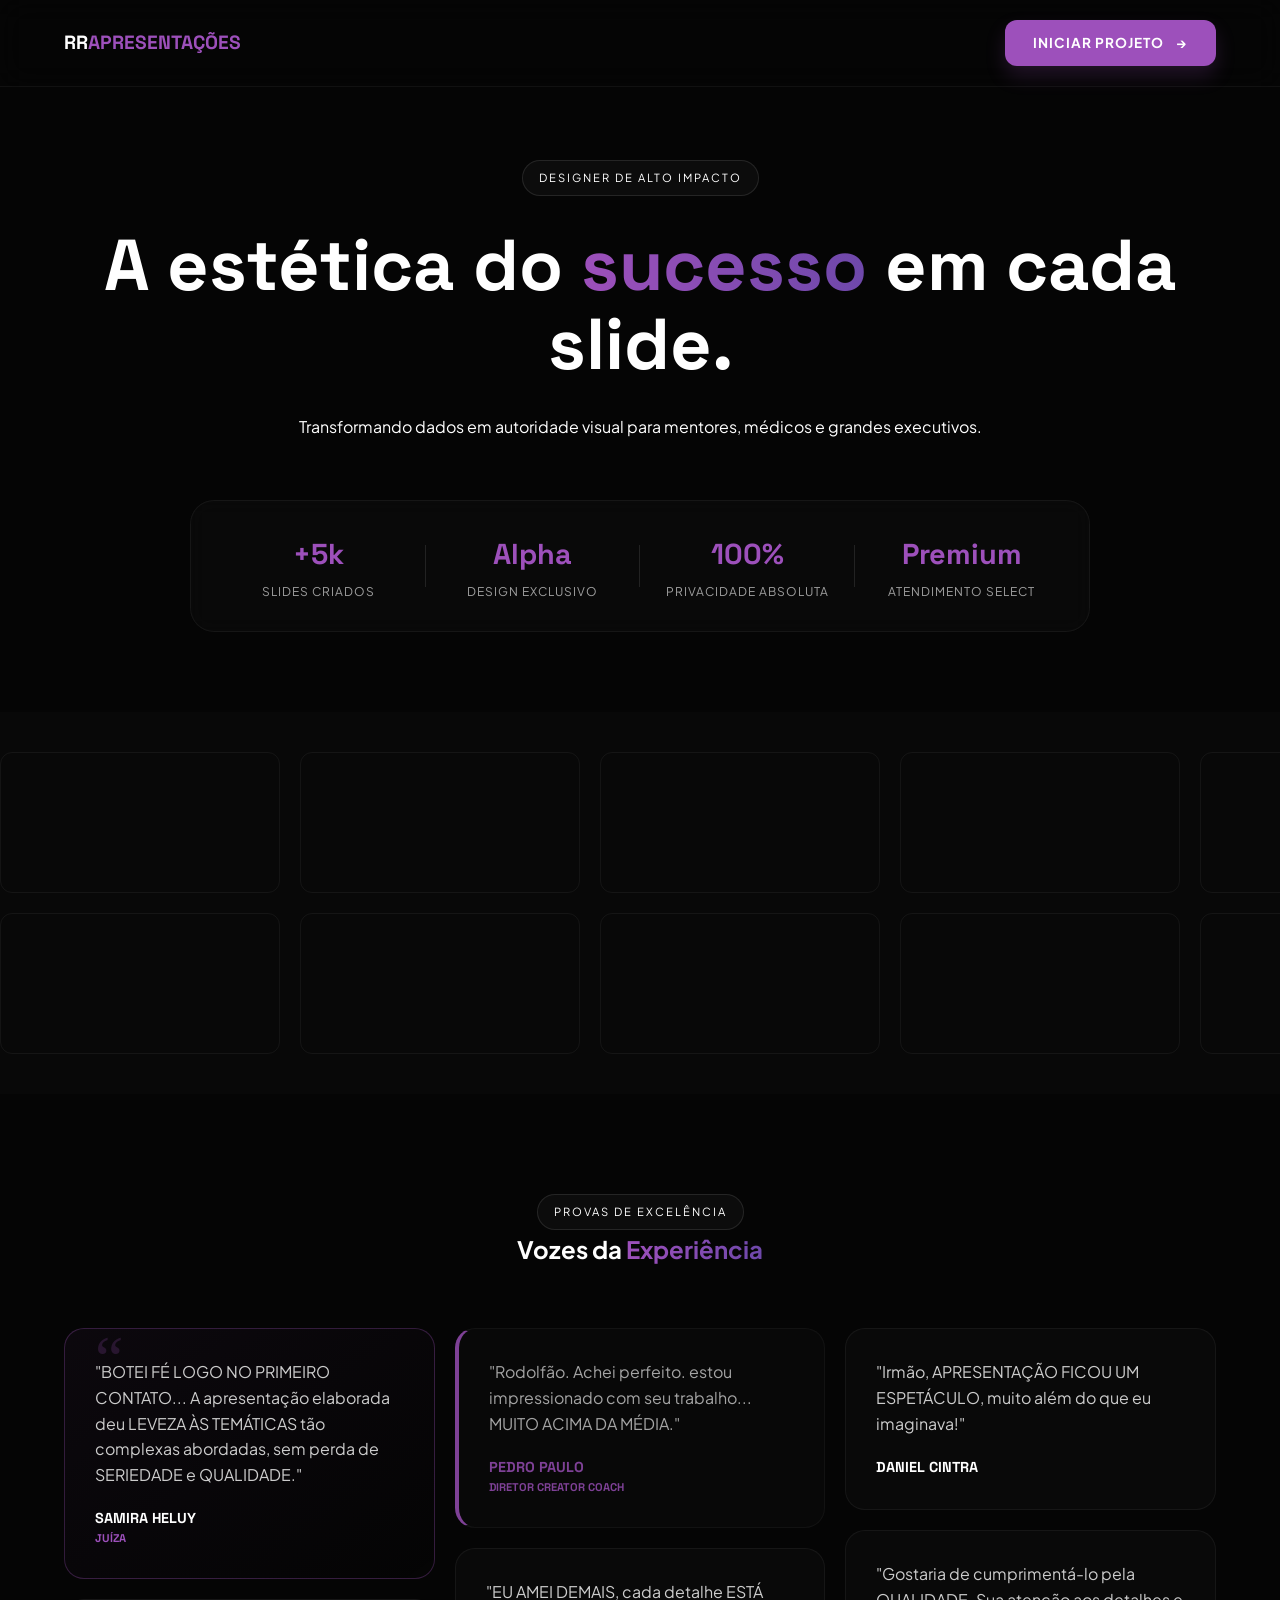
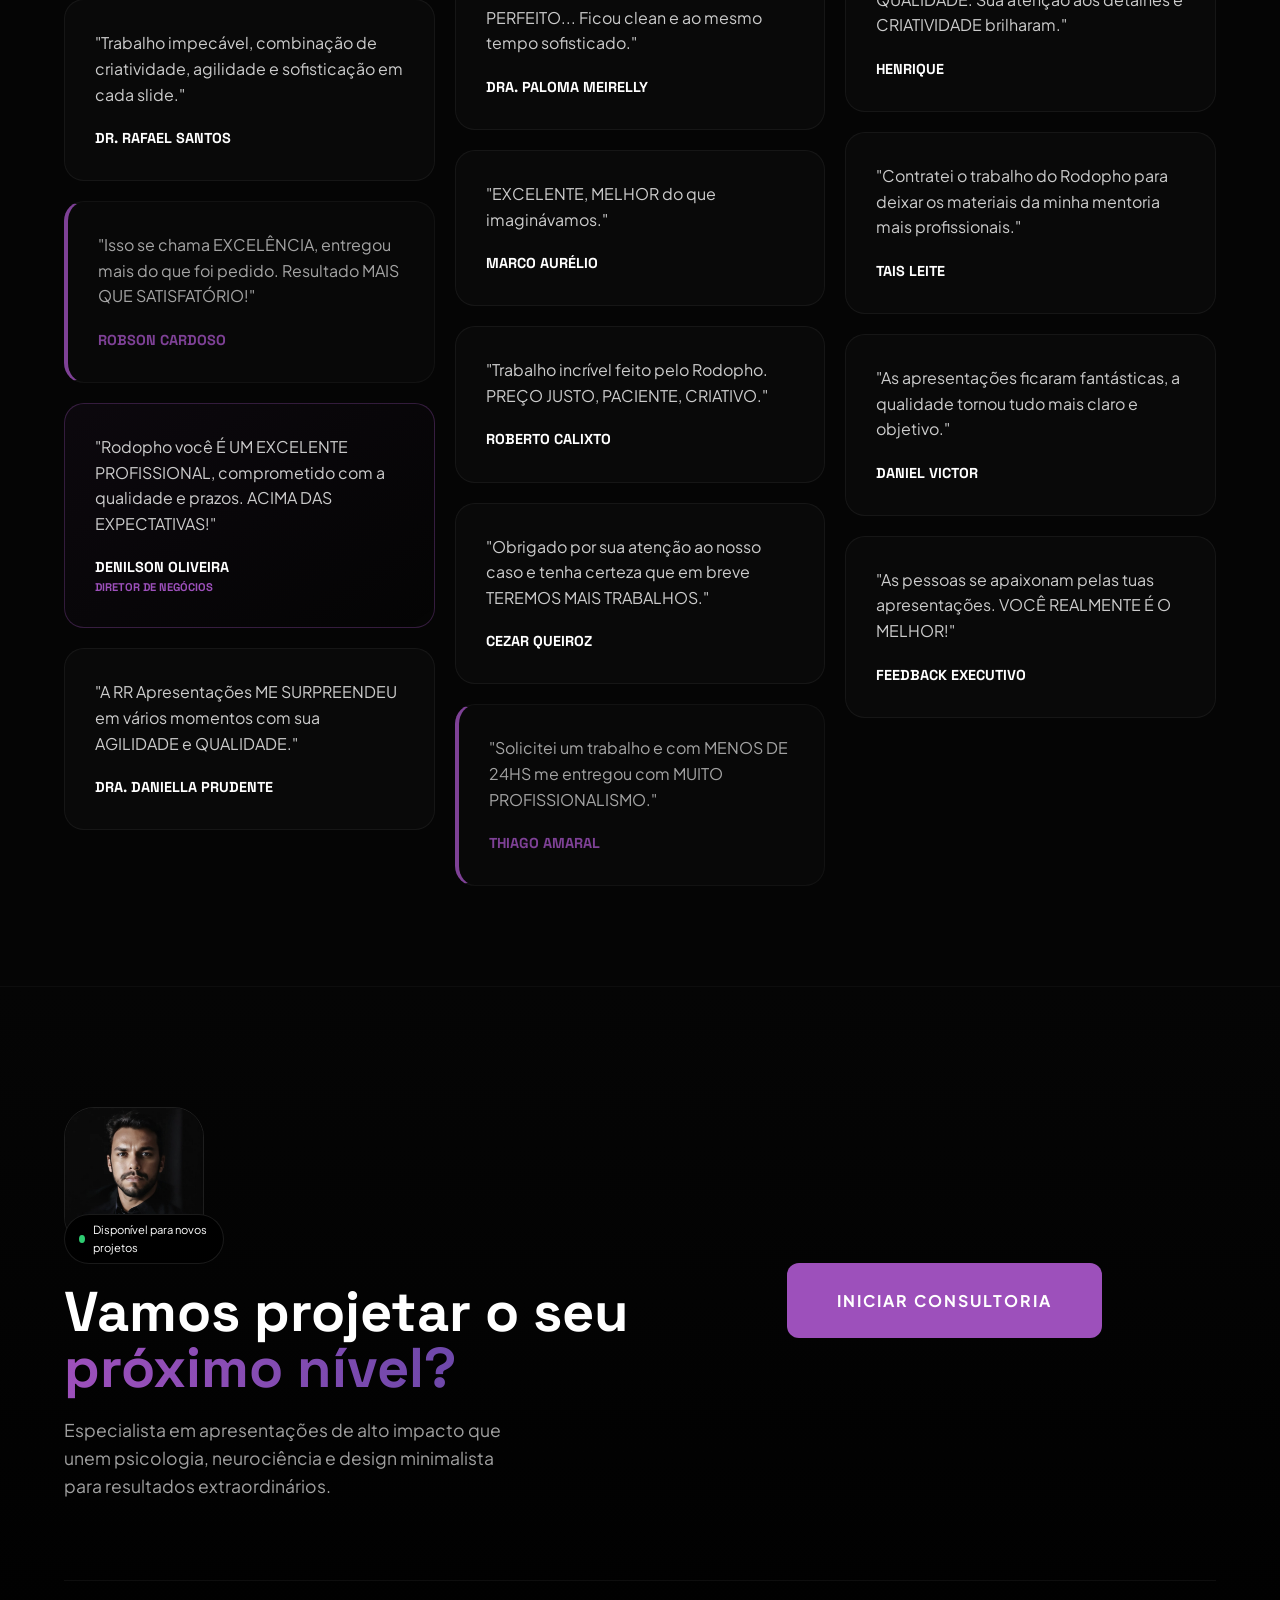
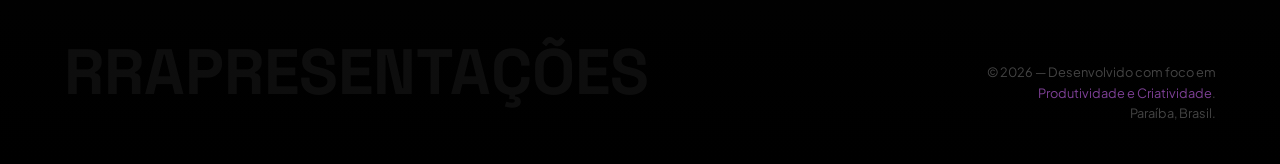
==== commit 7689972e: "feat: update video assets and enhance video track functionality with additional videos and layout im" ====
--- a/index.html
+++ b/index.html
@@ -53,29 +53,43 @@
             <div class="video-track track-1">
                 <div class="video-grid">
                     <div class="video-card"><video autoplay muted loop playsinline><source src="assets/vid/project1.mp4" type="video/mp4"></video></div>
+                    <div class="video-card"><video autoplay muted loop playsinline><source src="assets/vid/project2.mp4" type="video/mp4"></video></div>
                     <div class="video-card"><video autoplay muted loop playsinline><source src="assets/vid/project3.mp4" type="video/mp4"></video></div>
+                    <div class="video-card"><video autoplay muted loop playsinline><source src="assets/vid/project4.mp4" type="video/mp4"></video></div>
                     <div class="video-card"><video autoplay muted loop playsinline><source src="assets/vid/project5.mp4" type="video/mp4"></video></div>
+                    <div class="video-card"><video autoplay muted loop playsinline><source src="assets/vid/project6.mp4" type="video/mp4"></video></div>
                     <div class="video-card"><video autoplay muted loop playsinline><source src="assets/vid/project7.mp4" type="video/mp4"></video></div>
+                    <div class="video-card"><video autoplay muted loop playsinline><source src="assets/vid/project8.mp4" type="video/mp4"></video></div>
                     <div class="video-card"><video autoplay muted loop playsinline><source src="assets/vid/project9.mp4" type="video/mp4"></video></div>
-                </div>
-                <div class="video-grid">
-                    <div class="video-card"><video autoplay muted loop playsinline><source src="assets/vid/project1.mp4" type="video/mp4"></video></div>
-                    <div class="video-card"><video autoplay muted loop playsinline><source src="assets/vid/project3.mp4" type="video/mp4"></video></div>
-                    <div class="video-card"><video autoplay muted loop playsinline><source src="assets/vid/project5.mp4" type="video/mp4"></video></div>
+                    <div class="video-card"><video autoplay muted loop playsinline><source src="assets/vid/project10.mp4" type="video/mp4"></video></div>
+                </div>
+                <div class="video-grid">
+                    <div class="video-card"><video autoplay muted loop playsinline><source src="assets/vid/project11.mp4" type="video/mp4"></video></div>
+                    <div class="video-card"><video autoplay muted loop playsinline><source src="assets/vid/project12.mp4" type="video/mp4"></video></div>
+                    <div class="video-card"><video autoplay muted loop playsinline><source src="assets/vid/project13.mp4" type="video/mp4"></video></div>
+                    <div class="video-card"><video autoplay muted loop playsinline><source src="assets/vid/project14.mp4" type="video/mp4"></video></div>
+                    <div class="video-card"><video autoplay muted loop playsinline><source src="assets/vid/project15.mp4" type="video/mp4"></video></div>
                 </div>
             </div>
 
             <div class="video-track track-reverse">
                 <div class="video-grid">
-                    <div class="video-card"><video autoplay muted loop playsinline><source src="assets/vid/project10.mp4" type="video/mp4"></video></div>
+                    <div class="video-card"><video autoplay muted loop playsinline><source src="assets/vid/project16.mp4" type="video/mp4"></video></div>
+                    <div class="video-card"><video autoplay muted loop playsinline><source src="assets/vid/project17.mp4" type="video/mp4"></video></div>
+                    <div class="video-card"><video autoplay muted loop playsinline><source src="assets/vid/project18.mp4" type="video/mp4"></video></div>
+                    <div class="video-card"><video autoplay muted loop playsinline><source src="assets/vid/project19.mp4" type="video/mp4"></video></div>
                     <div class="video-card"><video autoplay muted loop playsinline><source src="assets/vid/project20.mp4" type="video/mp4"></video></div>
-                    <div class="video-card"><video autoplay muted loop playsinline><source src="assets/vid/project30.mp4" type="video/mp4"></video></div>
-                    <div class="video-card"><video autoplay muted loop playsinline><source src="assets/vid/project40.mp4" type="video/mp4"></video></div>
-                    <div class="video-card"><video autoplay muted loop playsinline><source src="assets/vid/project50.mp4" type="video/mp4"></video></div>
-                </div>
-                <div class="video-grid">
-                    <div class="video-card"><video autoplay muted loop playsinline><source src="assets/vid/project10.mp4" type="video/mp4"></video></div>
-                    <div class="video-card"><video autoplay muted loop playsinline><source src="assets/vid/project20.mp4" type="video/mp4"></video></div>
+                    <div class="video-card"><video autoplay muted loop playsinline><source src="assets/vid/project21.mp4" type="video/mp4"></video></div>
+                    <div class="video-card"><video autoplay muted loop playsinline><source src="assets/vid/project22.mp4" type="video/mp4"></video></div>
+                    <div class="video-card"><video autoplay muted loop playsinline><source src="assets/vid/project23.mp4" type="video/mp4"></video></div>
+                    <div class="video-card"><video autoplay muted loop playsinline><source src="assets/vid/project24.mp4" type="video/mp4"></video></div>
+                    <div class="video-card"><video autoplay muted loop playsinline><source src="assets/vid/project25.mp4" type="video/mp4"></video></div>
+                </div>
+                <div class="video-grid">
+                    <div class="video-card"><video autoplay muted loop playsinline><source src="assets/vid/project26.mp4" type="video/mp4"></video></div>
+                    <div class="video-card"><video autoplay muted loop playsinline><source src="assets/vid/project27.mp4" type="video/mp4"></video></div>
+                    <div class="video-card"><video autoplay muted loop playsinline><source src="assets/vid/project28.mp4" type="video/mp4"></video></div>
+                    <div class="video-card"><video autoplay muted loop playsinline><source src="assets/vid/project29.mp4" type="video/mp4"></video></div>
                     <div class="video-card"><video autoplay muted loop playsinline><source src="assets/vid/project30.mp4" type="video/mp4"></video></div>
                 </div>
             </div>
@@ -164,11 +178,6 @@
                 <div class="t-card">
                     <p>"As apresentações ficaram fantásticas, a qualidade tornou tudo mais claro e objetivo."</p>
                     <h4>Daniel Victor</h4>
-                </div>
-
-                <div class="t-card">
-                    <p>"Parabéns, cara!! Que trabalho do caralho! COMUNICAÇÃO VISUAL de excelência!!"</p>
-                    <h4>Feedback Executivo</h4>
                 </div>
 
                 <div class="t-card">
--- a/css/style.css
+++ b/css/style.css
@@ -231,7 +231,18 @@
     line-height: 0; 
 }
 
-.t-card p { font-size: 1rem; color: #ccc; margin-bottom: 20px; }
+.t-card p {
+    font-size: 1rem;
+    color: #ccc;
+    margin-bottom: 20px;
+    line-height: 1.6;
+    white-space: normal;       
+    overflow-wrap: normal;   
+    word-break: keep-all;    
+    word-wrap: normal;
+    hyphens: none;          
+}
+
 .t-card h4 { font-family: var(--font-title); font-size: 0.9rem; text-transform: uppercase; }
 .t-card h4 small { display: block; color: var(--accent); font-size: 0.7rem; }
 
